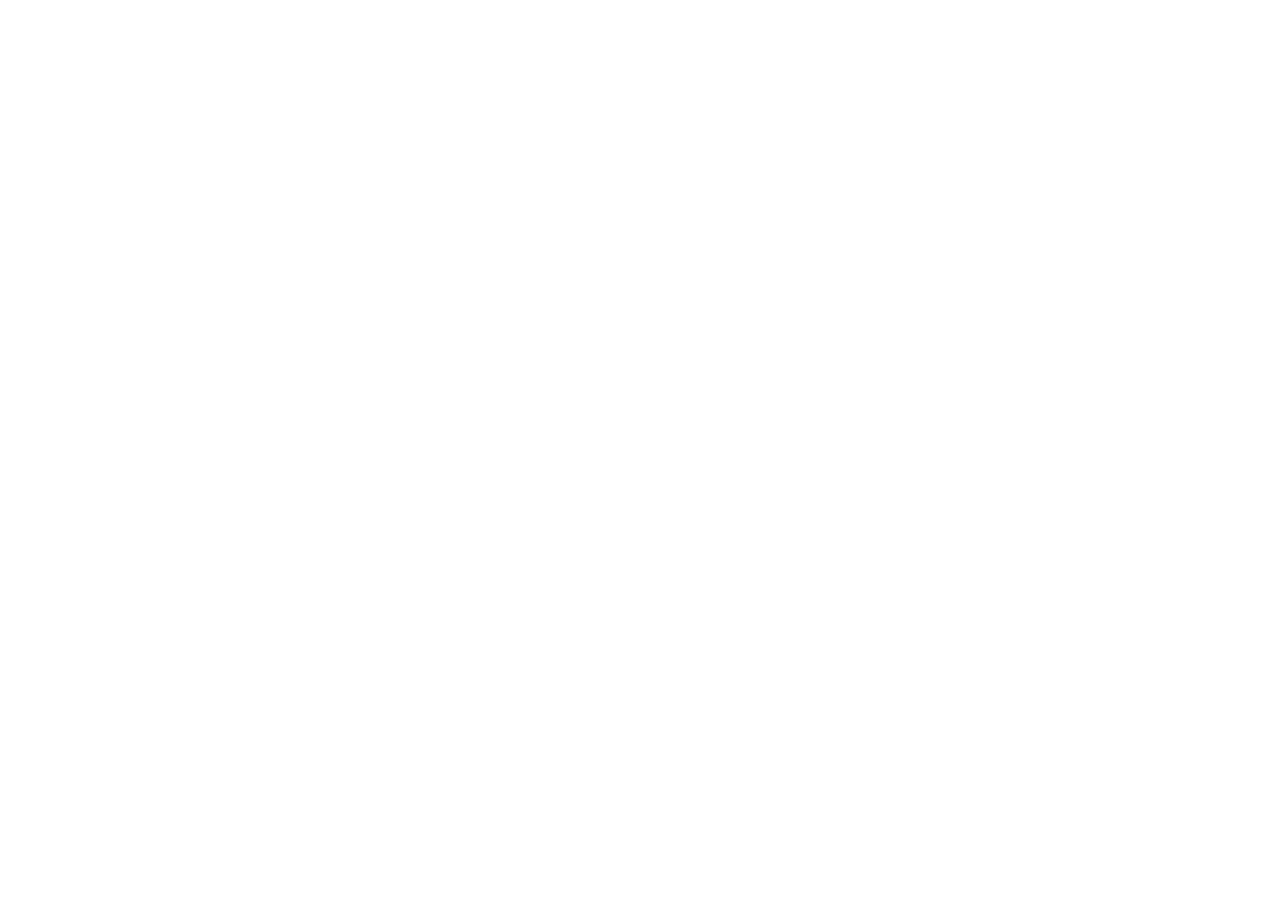
==== index.html @ 01966a92 "初始化项目" ====
<!DOCTYPE html>
<html lang="en">

<head>
    <meta charset="UTF-8">
    <meta http-equiv="X-UA-Compatible" content="IE=edge">
    <meta name="viewport" content="width=device-width, initial-scale=1.0">
    <title>主页</title>
</head>

<body>

</body>

</html>
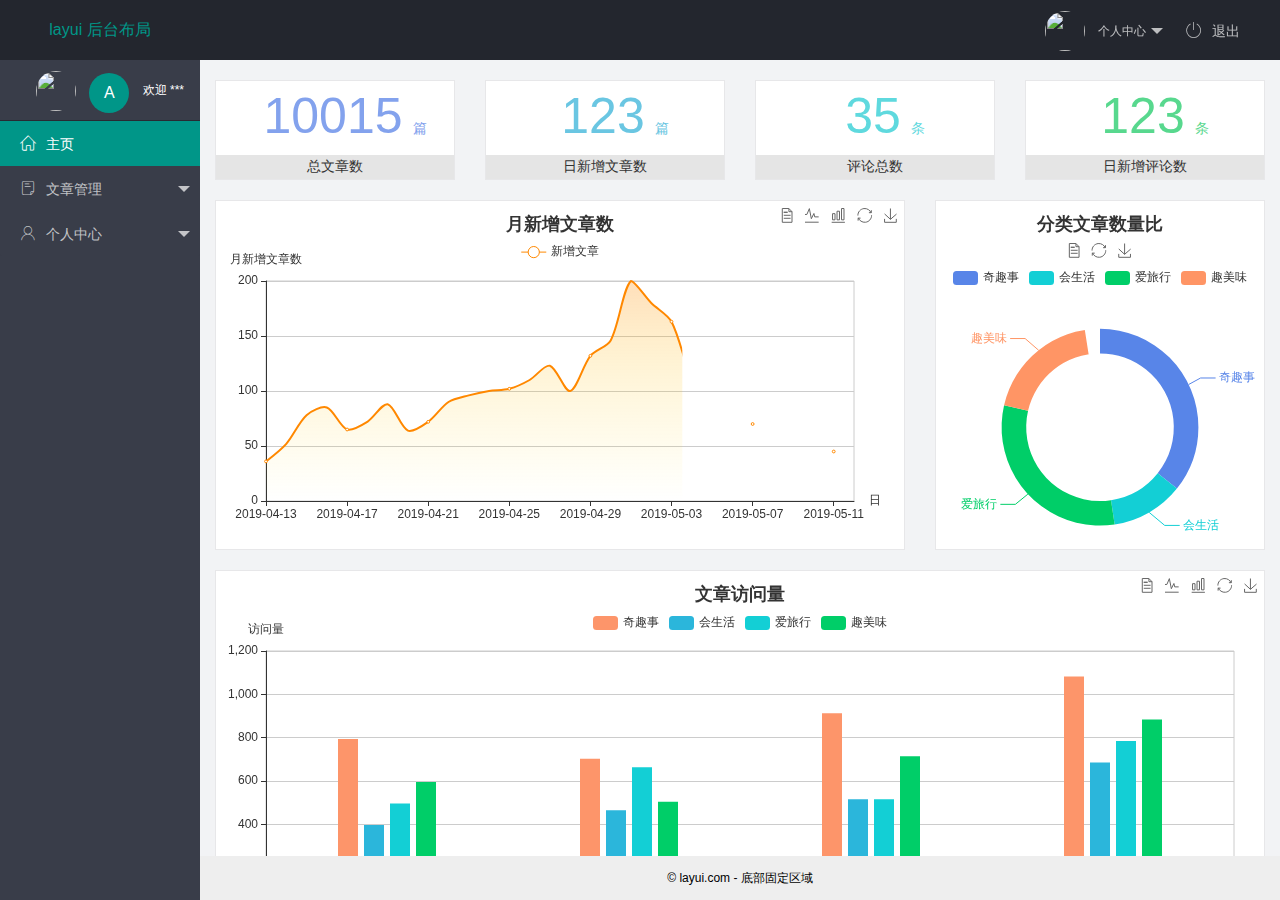
==== commit c3a9ec8f: "保存index分支上的修改" ====
--- a/index.html
+++ b/index.html
@@ -5,11 +5,77 @@
     <meta charset="UTF-8">
     <meta http-equiv="X-UA-Compatible" content="IE=edge">
     <meta name="viewport" content="width=device-width, initial-scale=1.0">
+    <link rel="stylesheet" href="./assets/lib/layui/css/layui.css">
+    <link rel="stylesheet" href="./assets/fonts/iconfont.css">
+    <link rel="stylesheet" href="./assets/css/index.css">
+
     <title>主页</title>
 </head>
 
-<body>
+<body class="layui-layout-body">
+    <div class="layui-layout layui-layout-admin">
+        <div class="layui-header">
+            <div class="layui-logo">layui 后台布局</div>
+            <!-- 头部区域（可配合layui已有的水平导航） -->
+            <ul class="layui-nav layui-layout-right">
+                <li class="layui-nav-item">
+                    <a href="javascript:;" class="userinfo">
+                        <img src="http://t.cn/RCzsdCq" class="layui-nav-img"> 个人中心
+                    </a>
+                    <dl class="layui-nav-child">
+                        <dd><a href="">基本资料</a></dd>
+                        <dd><a href="">更换头像</a></dd>
+                        <dd><a href="">重置密码</a></dd>
+                    </dl>
+                </li>
+                <li class="layui-nav-item"><a href=""><span class="iconfont icon-tuichu"></span>退出</a></li>
+            </ul>
+        </div>
 
+        <div class="layui-side layui-bg-black">
+            <div class="layui-side-scroll">
+                <div href="javascript:;" class="userinfo">
+                    <img src="http://t.cn/RCzsdCq" class="layui-nav-img">
+                    <span class="text-avater">A</span>
+                    <span class="welcome">欢迎 ***</span>
+                </div>
+                <!-- 左侧导航区域（可配合layui已有的垂直导航） -->
+                <ul class="layui-nav layui-nav-tree" lay-shrink="all">
+                    <li class="layui-nav-item layui-this"><a href="./home/dashboard.html" target="fm"><span class="iconfont icon-home"></span>主页</a></li>
+                    <li class="layui-nav-item">
+                        <a class="" href="javascript:;"><span class="iconfont icon-16"></span>文章管理</a>
+                        <dl class="layui-nav-child">
+                            <dd><a href="javascript:;">文章列表</a></dd>
+                            <dd><a href="javascript:;">文章类别</a></dd>
+                            <dd><a href="javascript:;">发布文章</a></dd>
+                        </dl>
+                    </li>
+                    <li class="layui-nav-item">
+                        <a href="javascript:;"> <span class="iconfont icon-user"></span>个人中心</a>
+                        <dl class="layui-nav-child">
+                            <dd><a href="javascript:;">基本资料</a></dd>
+                            <dd><a href="javascript:;">更换头像</a></dd>
+                            <dd><a href="javascript:;">重置密码</a></dd>
+                        </dl>
+                    </li>
+                </ul>
+            </div>
+        </div>
+
+        <div class="layui-body">
+            <!-- 内容主体区域 -->
+            <iframe src="./home/dashboard.html" name="fm" frameborder="0"></iframe>
+        </div>
+
+        <div class="layui-footer">
+            <!-- 底部固定区域 -->
+            © layui.com - 底部固定区域
+        </div>
+    </div>
+    <script src="./assets/lib/layui/layui.all.js"></script>
+    <script src="./assets/lib/jquery.js"></script>
+    <script src="./assets/js/baseApi.js"></script>
+    <script src="./assets/js/index.js"></script>
 </body>
 
 </html>--- a/assets/lib/layui/css/layui.css
+++ b/assets/lib/layui/css/layui.css
@@ -0,0 +1,2 @@
+/** layui-v2.5.5 MIT License By https://www.layui.com */
+ .layui-inline,img{display:inline-block;vertical-align:middle}h1,h2,h3,h4,h5,h6{font-weight:400}.layui-edge,.layui-header,.layui-inline,.layui-main{position:relative}.layui-body,.layui-edge,.layui-elip{overflow:hidden}.layui-btn,.layui-edge,.layui-inline,img{vertical-align:middle}.layui-btn,.layui-disabled,.layui-icon,.layui-unselect{-moz-user-select:none;-webkit-user-select:none;-ms-user-select:none}.layui-elip,.layui-form-checkbox span,.layui-form-pane .layui-form-label{text-overflow:ellipsis;white-space:nowrap}.layui-breadcrumb,.layui-tree-btnGroup{visibility:hidden}blockquote,body,button,dd,div,dl,dt,form,h1,h2,h3,h4,h5,h6,input,li,ol,p,pre,td,textarea,th,ul{margin:0;padding:0;-webkit-tap-highlight-color:rgba(0,0,0,0)}a:active,a:hover{outline:0}img{border:none}li{list-style:none}table{border-collapse:collapse;border-spacing:0}h4,h5,h6{font-size:100%}button,input,optgroup,option,select,textarea{font-family:inherit;font-size:inherit;font-style:inherit;font-weight:inherit;outline:0}pre{white-space:pre-wrap;white-space:-moz-pre-wrap;white-space:-pre-wrap;white-space:-o-pre-wrap;word-wrap:break-word}body{line-height:24px;font:14px Helvetica Neue,Helvetica,PingFang SC,Tahoma,Arial,sans-serif}hr{height:1px;margin:10px 0;border:0;clear:both}a{color:#333;text-decoration:none}a:hover{color:#777}a cite{font-style:normal;*cursor:pointer}.layui-border-box,.layui-border-box *{box-sizing:border-box}.layui-box,.layui-box *{box-sizing:content-box}.layui-clear{clear:both;*zoom:1}.layui-clear:after{content:'\20';clear:both;*zoom:1;display:block;height:0}.layui-inline{*display:inline;*zoom:1}.layui-edge{display:inline-block;width:0;height:0;border-width:6px;border-style:dashed;border-color:transparent}.layui-edge-top{top:-4px;border-bottom-color:#999;border-bottom-style:solid}.layui-edge-right{border-left-color:#999;border-left-style:solid}.layui-edge-bottom{top:2px;border-top-color:#999;border-top-style:solid}.layui-edge-left{border-right-color:#999;border-right-style:solid}.layui-disabled,.layui-disabled:hover{color:#d2d2d2!important;cursor:not-allowed!important}.layui-circle{border-radius:100%}.layui-show{display:block!important}.layui-hide{display:none!important}@font-face{font-family:layui-icon;src:url(../font/iconfont.eot?v=250);src:url(../font/iconfont.eot?v=250#iefix) format('embedded-opentype'),url(../font/iconfont.woff2?v=250) format('woff2'),url(../font/iconfont.woff?v=250) format('woff'),url(../font/iconfont.ttf?v=250) format('truetype'),url(../font/iconfont.svg?v=250#layui-icon) format('svg')}.layui-icon{font-family:layui-icon!important;font-size:16px;font-style:normal;-webkit-font-smoothing:antialiased;-moz-osx-font-smoothing:grayscale}.layui-icon-reply-fill:before{content:"\e611"}.layui-icon-set-fill:before{content:"\e614"}.layui-icon-menu-fill:before{content:"\e60f"}.layui-icon-search:before{content:"\e615"}.layui-icon-share:before{content:"\e641"}.layui-icon-set-sm:before{content:"\e620"}.layui-icon-engine:before{content:"\e628"}.layui-icon-close:before{content:"\1006"}.layui-icon-close-fill:before{content:"\1007"}.layui-icon-chart-screen:before{content:"\e629"}.layui-icon-star:before{content:"\e600"}.layui-icon-circle-dot:before{content:"\e617"}.layui-icon-chat:before{content:"\e606"}.layui-icon-release:before{content:"\e609"}.layui-icon-list:before{content:"\e60a"}.layui-icon-chart:before{content:"\e62c"}.layui-icon-ok-circle:before{content:"\1005"}.layui-icon-layim-theme:before{content:"\e61b"}.layui-icon-table:before{content:"\e62d"}.layui-icon-right:before{content:"\e602"}.layui-icon-left:before{content:"\e603"}.layui-icon-cart-simple:before{content:"\e698"}.layui-icon-face-cry:before{content:"\e69c"}.layui-icon-face-smile:before{content:"\e6af"}.layui-icon-survey:before{content:"\e6b2"}.layui-icon-tree:before{content:"\e62e"}.layui-icon-upload-circle:before{content:"\e62f"}.layui-icon-add-circle:before{content:"\e61f"}.layui-icon-download-circle:before{content:"\e601"}.layui-icon-templeate-1:before{content:"\e630"}.layui-icon-util:before{content:"\e631"}.layui-icon-face-surprised:before{content:"\e664"}.layui-icon-edit:before{content:"\e642"}.layui-icon-speaker:before{content:"\e645"}.layui-icon-down:before{content:"\e61a"}.layui-icon-file:before{content:"\e621"}.layui-icon-layouts:before{content:"\e632"}.layui-icon-rate-half:before{content:"\e6c9"}.layui-icon-add-circle-fine:before{content:"\e608"}.layui-icon-prev-circle:before{content:"\e633"}.layui-icon-read:before{content:"\e705"}.layui-icon-404:before{content:"\e61c"}.layui-icon-carousel:before{content:"\e634"}.layui-icon-help:before{content:"\e607"}.layui-icon-code-circle:before{content:"\e635"}.layui-icon-water:before{content:"\e636"}.layui-icon-username:before{content:"\e66f"}.layui-icon-find-fill:before{content:"\e670"}.layui-icon-about:before{content:"\e60b"}.layui-icon-location:before{content:"\e715"}.layui-icon-up:before{content:"\e619"}.layui-icon-pause:before{content:"\e651"}.layui-icon-date:before{content:"\e637"}.layui-icon-layim-uploadfile:before{content:"\e61d"}.layui-icon-delete:before{content:"\e640"}.layui-icon-play:before{content:"\e652"}.layui-icon-top:before{content:"\e604"}.layui-icon-friends:before{content:"\e612"}.layui-icon-refresh-3:before{content:"\e9aa"}.layui-icon-ok:before{content:"\e605"}.layui-icon-layer:before{content:"\e638"}.layui-icon-face-smile-fine:before{content:"\e60c"}.layui-icon-dollar:before{content:"\e659"}.layui-icon-group:before{content:"\e613"}.layui-icon-layim-download:before{content:"\e61e"}.layui-icon-picture-fine:before{content:"\e60d"}.layui-icon-link:before{content:"\e64c"}.layui-icon-diamond:before{content:"\e735"}.layui-icon-log:before{content:"\e60e"}.layui-icon-rate-solid:before{content:"\e67a"}.layui-icon-fonts-del:before{content:"\e64f"}.layui-icon-unlink:before{content:"\e64d"}.layui-icon-fonts-clear:before{content:"\e639"}.layui-icon-triangle-r:before{content:"\e623"}.layui-icon-circle:before{content:"\e63f"}.layui-icon-radio:before{content:"\e643"}.layui-icon-align-center:before{content:"\e647"}.layui-icon-align-right:before{content:"\e648"}.layui-icon-align-left:before{content:"\e649"}.layui-icon-loading-1:before{content:"\e63e"}.layui-icon-return:before{content:"\e65c"}.layui-icon-fonts-strong:before{content:"\e62b"}.layui-icon-upload:before{content:"\e67c"}.layui-icon-dialogue:before{content:"\e63a"}.layui-icon-video:before{content:"\e6ed"}.layui-icon-headset:before{content:"\e6fc"}.layui-icon-cellphone-fine:before{content:"\e63b"}.layui-icon-add-1:before{content:"\e654"}.layui-icon-face-smile-b:before{content:"\e650"}.layui-icon-fonts-html:before{content:"\e64b"}.layui-icon-form:before{content:"\e63c"}.layui-icon-cart:before{content:"\e657"}.layui-icon-camera-fill:before{content:"\e65d"}.layui-icon-tabs:before{content:"\e62a"}.layui-icon-fonts-code:before{content:"\e64e"}.layui-icon-fire:before{content:"\e756"}.layui-icon-set:before{content:"\e716"}.layui-icon-fonts-u:before{content:"\e646"}.layui-icon-triangle-d:before{content:"\e625"}.layui-icon-tips:before{content:"\e702"}.layui-icon-picture:before{content:"\e64a"}.layui-icon-more-vertical:before{content:"\e671"}.layui-icon-flag:before{content:"\e66c"}.layui-icon-loading:before{content:"\e63d"}.layui-icon-fonts-i:before{content:"\e644"}.layui-icon-refresh-1:before{content:"\e666"}.layui-icon-rmb:before{content:"\e65e"}.layui-icon-home:before{content:"\e68e"}.layui-icon-user:before{content:"\e770"}.layui-icon-notice:before{content:"\e667"}.layui-icon-login-weibo:before{content:"\e675"}.layui-icon-voice:before{content:"\e688"}.layui-icon-upload-drag:before{content:"\e681"}.layui-icon-login-qq:before{content:"\e676"}.layui-icon-snowflake:before{content:"\e6b1"}.layui-icon-file-b:before{content:"\e655"}.layui-icon-template:before{content:"\e663"}.layui-icon-auz:before{content:"\e672"}.layui-icon-console:before{content:"\e665"}.layui-icon-app:before{content:"\e653"}.layui-icon-prev:before{content:"\e65a"}.layui-icon-website:before{content:"\e7ae"}.layui-icon-next:before{content:"\e65b"}.layui-icon-component:before{content:"\e857"}.layui-icon-more:before{content:"\e65f"}.layui-icon-login-wechat:before{content:"\e677"}.layui-icon-shrink-right:before{content:"\e668"}.layui-icon-spread-left:before{content:"\e66b"}.layui-icon-camera:before{content:"\e660"}.layui-icon-note:before{content:"\e66e"}.layui-icon-refresh:before{content:"\e669"}.layui-icon-female:before{content:"\e661"}.layui-icon-male:before{content:"\e662"}.layui-icon-password:before{content:"\e673"}.layui-icon-senior:before{content:"\e674"}.layui-icon-theme:before{content:"\e66a"}.layui-icon-tread:before{content:"\e6c5"}.layui-icon-praise:before{content:"\e6c6"}.layui-icon-star-fill:before{content:"\e658"}.layui-icon-rate:before{content:"\e67b"}.layui-icon-template-1:before{content:"\e656"}.layui-icon-vercode:before{content:"\e679"}.layui-icon-cellphone:before{content:"\e678"}.layui-icon-screen-full:before{content:"\e622"}.layui-icon-screen-restore:before{content:"\e758"}.layui-icon-cols:before{content:"\e610"}.layui-icon-export:before{content:"\e67d"}.layui-icon-print:before{content:"\e66d"}.layui-icon-slider:before{content:"\e714"}.layui-icon-addition:before{content:"\e624"}.layui-icon-subtraction:before{content:"\e67e"}.layui-icon-service:before{content:"\e626"}.layui-icon-transfer:before{content:"\e691"}.layui-main{width:1140px;margin:0 auto}.layui-header{z-index:1000;height:60px}.layui-header a:hover{transition:all .5s;-webkit-transition:all .5s}.layui-side{position:fixed;left:0;top:0;bottom:0;z-index:999;width:200px;overflow-x:hidden}.layui-side-scroll{position:relative;width:220px;height:100%;overflow-x:hidden}.layui-body{position:absolute;left:200px;right:0;top:0;bottom:0;z-index:998;width:auto;overflow-y:auto;box-sizing:border-box}.layui-layout-body{overflow:hidden}.layui-layout-admin .layui-header{background-color:#23262E}.layui-layout-admin .layui-side{top:60px;width:200px;overflow-x:hidden}.layui-layout-admin .layui-body{position:fixed;top:60px;bottom:44px}.layui-layout-admin .layui-main{width:auto;margin:0 15px}.layui-layout-admin .layui-footer{position:fixed;left:200px;right:0;bottom:0;height:44px;line-height:44px;padding:0 15px;background-color:#eee}.layui-layout-admin .layui-logo{position:absolute;left:0;top:0;width:200px;height:100%;line-height:60px;text-align:center;color:#009688;font-size:16px}.layui-layout-admin .layui-header .layui-nav{background:0 0}.layui-layout-left{position:absolute!important;left:200px;top:0}.layui-layout-right{position:absolute!important;right:0;top:0}.layui-container{position:relative;margin:0 auto;padding:0 15px;box-sizing:border-box}.layui-fluid{position:relative;margin:0 auto;padding:0 15px}.layui-row:after,.layui-row:before{content:'';display:block;clear:both}.layui-col-lg1,.layui-col-lg10,.layui-col-lg11,.layui-col-lg12,.layui-col-lg2,.layui-col-lg3,.layui-col-lg4,.layui-col-lg5,.layui-col-lg6,.layui-col-lg7,.layui-col-lg8,.layui-col-lg9,.layui-col-md1,.layui-col-md10,.layui-col-md11,.layui-col-md12,.layui-col-md2,.layui-col-md3,.layui-col-md4,.layui-col-md5,.layui-col-md6,.layui-col-md7,.layui-col-md8,.layui-col-md9,.layui-col-sm1,.layui-col-sm10,.layui-col-sm11,.layui-col-sm12,.layui-col-sm2,.layui-col-sm3,.layui-col-sm4,.layui-col-sm5,.layui-col-sm6,.layui-col-sm7,.layui-col-sm8,.layui-col-sm9,.layui-col-xs1,.layui-col-xs10,.layui-col-xs11,.layui-col-xs12,.layui-col-xs2,.layui-col-xs3,.layui-col-xs4,.layui-col-xs5,.layui-col-xs6,.layui-col-xs7,.layui-col-xs8,.layui-col-xs9{position:relative;display:block;box-sizing:border-box}.layui-col-xs1,.layui-col-xs10,.layui-col-xs11,.layui-col-xs12,.layui-col-xs2,.layui-col-xs3,.layui-col-xs4,.layui-col-xs5,.layui-col-xs6,.layui-col-xs7,.layui-col-xs8,.layui-col-xs9{float:left}.layui-col-xs1{width:8.33333333%}.layui-col-xs2{width:16.66666667%}.layui-col-xs3{width:25%}.layui-col-xs4{width:33.33333333%}.layui-col-xs5{width:41.66666667%}.layui-col-xs6{width:50%}.layui-col-xs7{width:58.33333333%}.layui-col-xs8{width:66.66666667%}.layui-col-xs9{width:75%}.layui-col-xs10{width:83.33333333%}.layui-col-xs11{width:91.66666667%}.layui-col-xs12{width:100%}.layui-col-xs-offset1{margin-left:8.33333333%}.layui-col-xs-offset2{margin-left:16.66666667%}.layui-col-xs-offset3{margin-left:25%}.layui-col-xs-offset4{margin-left:33.33333333%}.layui-col-xs-offset5{margin-left:41.66666667%}.layui-col-xs-offset6{margin-left:50%}.layui-col-xs-offset7{margin-left:58.33333333%}.layui-col-xs-offset8{margin-left:66.66666667%}.layui-col-xs-offset9{margin-left:75%}.layui-col-xs-offset10{margin-left:83.33333333%}.layui-col-xs-offset11{margin-left:91.66666667%}.layui-col-xs-offset12{margin-left:100%}@media screen and (max-width:768px){.layui-hide-xs{display:none!important}.layui-show-xs-block{display:block!important}.layui-show-xs-inline{display:inline!important}.layui-show-xs-inline-block{display:inline-block!important}}@media screen and (min-width:768px){.layui-container{width:750px}.layui-hide-sm{display:none!important}.layui-show-sm-block{display:block!important}.layui-show-sm-inline{display:inline!important}.layui-show-sm-inline-block{display:inline-block!important}.layui-col-sm1,.layui-col-sm10,.layui-col-sm11,.layui-col-sm12,.layui-col-sm2,.layui-col-sm3,.layui-col-sm4,.layui-col-sm5,.layui-col-sm6,.layui-col-sm7,.layui-col-sm8,.layui-col-sm9{float:left}.layui-col-sm1{width:8.33333333%}.layui-col-sm2{width:16.66666667%}.layui-col-sm3{width:25%}.layui-col-sm4{width:33.33333333%}.layui-col-sm5{width:41.66666667%}.layui-col-sm6{width:50%}.layui-col-sm7{width:58.33333333%}.layui-col-sm8{width:66.66666667%}.layui-col-sm9{width:75%}.layui-col-sm10{width:83.33333333%}.layui-col-sm11{width:91.66666667%}.layui-col-sm12{width:100%}.layui-col-sm-offset1{margin-left:8.33333333%}.layui-col-sm-offset2{margin-left:16.66666667%}.layui-col-sm-offset3{margin-left:25%}.layui-col-sm-offset4{margin-left:33.33333333%}.layui-col-sm-offset5{margin-left:41.66666667%}.layui-col-sm-offset6{margin-left:50%}.layui-col-sm-offset7{margin-left:58.33333333%}.layui-col-sm-offset8{margin-left:66.66666667%}.layui-col-sm-offset9{margin-left:75%}.layui-col-sm-offset10{margin-left:83.33333333%}.layui-col-sm-offset11{margin-left:91.66666667%}.layui-col-sm-offset12{margin-left:100%}}@media screen and (min-width:992px){.layui-container{width:970px}.layui-hide-md{display:none!important}.layui-show-md-block{display:block!important}.layui-show-md-inline{display:inline!important}.layui-show-md-inline-block{display:inline-block!important}.layui-col-md1,.layui-col-md10,.layui-col-md11,.layui-col-md12,.layui-col-md2,.layui-col-md3,.layui-col-md4,.layui-col-md5,.layui-col-md6,.layui-col-md7,.layui-col-md8,.layui-col-md9{float:left}.layui-col-md1{width:8.33333333%}.layui-col-md2{width:16.66666667%}.layui-col-md3{width:25%}.layui-col-md4{width:33.33333333%}.layui-col-md5{width:41.66666667%}.layui-col-md6{width:50%}.layui-col-md7{width:58.33333333%}.layui-col-md8{width:66.66666667%}.layui-col-md9{width:75%}.layui-col-md10{width:83.33333333%}.layui-col-md11{width:91.66666667%}.layui-col-md12{width:100%}.layui-col-md-offset1{margin-left:8.33333333%}.layui-col-md-offset2{margin-left:16.66666667%}.layui-col-md-offset3{margin-left:25%}.layui-col-md-offset4{margin-left:33.33333333%}.layui-col-md-offset5{margin-left:41.66666667%}.layui-col-md-offset6{margin-left:50%}.layui-col-md-offset7{margin-left:58.33333333%}.layui-col-md-offset8{margin-left:66.66666667%}.layui-col-md-offset9{margin-left:75%}.layui-col-md-offset10{margin-left:83.33333333%}.layui-col-md-offset11{margin-left:91.66666667%}.layui-col-md-offset12{margin-left:100%}}@media screen and (min-width:1200px){.layui-container{width:1170px}.layui-hide-lg{display:none!important}.layui-show-lg-block{display:block!important}.layui-show-lg-inline{display:inline!important}.layui-show-lg-inline-block{display:inline-block!important}.layui-col-lg1,.layui-col-lg10,.layui-col-lg11,.layui-col-lg12,.layui-col-lg2,.layui-col-lg3,.layui-col-lg4,.layui-col-lg5,.layui-col-lg6,.layui-col-lg7,.layui-col-lg8,.layui-col-lg9{float:left}.layui-col-lg1{width:8.33333333%}.layui-col-lg2{width:16.66666667%}.layui-col-lg3{width:25%}.layui-col-lg4{width:33.33333333%}.layui-col-lg5{width:41.66666667%}.layui-col-lg6{width:50%}.layui-col-lg7{width:58.33333333%}.layui-col-lg8{width:66.66666667%}.layui-col-lg9{width:75%}.layui-col-lg10{width:83.33333333%}.layui-col-lg11{width:91.66666667%}.layui-col-lg12{width:100%}.layui-col-lg-offset1{margin-left:8.33333333%}.layui-col-lg-offset2{margin-left:16.66666667%}.layui-col-lg-offset3{margin-left:25%}.layui-col-lg-offset4{margin-left:33.33333333%}.layui-col-lg-offset5{margin-left:41.66666667%}.layui-col-lg-offset6{margin-left:50%}.layui-col-lg-offset7{margin-left:58.33333333%}.layui-col-lg-offset8{margin-left:66.66666667%}.layui-col-lg-offset9{margin-left:75%}.layui-col-lg-offset10{margin-left:83.33333333%}.layui-col-lg-offset11{margin-left:91.66666667%}.layui-col-lg-offset12{margin-left:100%}}.layui-col-space1{margin:-.5px}.layui-col-space1>*{padding:.5px}.layui-col-space3{margin:-1.5px}.layui-col-space3>*{padding:1.5px}.layui-col-space5{margin:-2.5px}.layui-col-space5>*{padding:2.5px}.layui-col-space8{margin:-3.5px}.layui-col-space8>*{padding:3.5px}.layui-col-space10{margin:-5px}.layui-col-space10>*{padding:5px}.layui-col-space12{margin:-6px}.layui-col-space12>*{padding:6px}.layui-col-space15{margin:-7.5px}.layui-col-space15>*{padding:7.5px}.layui-col-space18{margin:-9px}.layui-col-space18>*{padding:9px}.layui-col-space20{margin:-10px}.layui-col-space20>*{padding:10px}.layui-col-space22{margin:-11px}.layui-col-space22>*{padding:11px}.layui-col-space25{margin:-12.5px}.layui-col-space25>*{padding:12.5px}.layui-col-space30{margin:-15px}.layui-col-space30>*{padding:15px}.layui-btn,.layui-input,.layui-select,.layui-textarea,.layui-upload-button{outline:0;-webkit-appearance:none;transition:all .3s;-webkit-transition:all .3s;box-sizing:border-box}.layui-elem-quote{margin-bottom:10px;padding:15px;line-height:22px;border-left:5px solid #009688;border-radius:0 2px 2px 0;background-color:#f2f2f2}.layui-quote-nm{border-style:solid;border-width:1px 1px 1px 5px;background:0 0}.layui-elem-field{margin-bottom:10px;padding:0;border-width:1px;border-style:solid}.layui-elem-field legend{margin-left:20px;padding:0 10px;font-size:20px;font-weight:300}.layui-field-title{margin:10px 0 20px;border-width:1px 0 0}.layui-field-box{padding:10px 15px}.layui-field-title .layui-field-box{padding:10px 0}.layui-progress{position:relative;height:6px;border-radius:20px;background-color:#e2e2e2}.layui-progress-bar{position:absolute;left:0;top:0;width:0;max-width:100%;height:6px;border-radius:20px;text-align:right;background-color:#5FB878;transition:all .3s;-webkit-transition:all .3s}.layui-progress-big,.layui-progress-big .layui-progress-bar{height:18px;line-height:18px}.layui-progress-text{position:relative;top:-20px;line-height:18px;font-size:12px;color:#666}.layui-progress-big .layui-progress-text{position:static;padding:0 10px;color:#fff}.layui-collapse{border-width:1px;border-style:solid;border-radius:2px}.layui-colla-content,.layui-colla-item{border-top-width:1px;border-top-style:solid}.layui-colla-item:first-child{border-top:none}.layui-colla-title{position:relative;height:42px;line-height:42px;padding:0 15px 0 35px;color:#333;background-color:#f2f2f2;cursor:pointer;font-size:14px;overflow:hidden}.layui-colla-content{display:none;padding:10px 15px;line-height:22px;color:#666}.layui-colla-icon{position:absolute;left:15px;top:0;font-size:14px}.layui-card{margin-bottom:15px;border-radius:2px;background-color:#fff;box-shadow:0 1px 2px 0 rgba(0,0,0,.05)}.layui-card:last-child{margin-bottom:0}.layui-card-header{position:relative;height:42px;line-height:42px;padding:0 15px;border-bottom:1px solid #f6f6f6;color:#333;border-radius:2px 2px 0 0;font-size:14px}.layui-bg-black,.layui-bg-blue,.layui-bg-cyan,.layui-bg-green,.layui-bg-orange,.layui-bg-red{color:#fff!important}.layui-card-body{position:relative;padding:10px 15px;line-height:24px}.layui-card-body[pad15]{padding:15px}.layui-card-body[pad20]{padding:20px}.layui-card-body .layui-table{margin:5px 0}.layui-card .layui-tab{margin:0}.layui-panel-window{position:relative;padding:15px;border-radius:0;border-top:5px solid #E6E6E6;background-color:#fff}.layui-auxiliar-moving{position:fixed;left:0;right:0;top:0;bottom:0;width:100%;height:100%;background:0 0;z-index:9999999999}.layui-form-label,.layui-form-mid,.layui-form-select,.layui-input-block,.layui-input-inline,.layui-textarea{position:relative}.layui-bg-red{background-color:#FF5722!important}.layui-bg-orange{background-color:#FFB800!important}.layui-bg-green{background-color:#009688!important}.layui-bg-cyan{background-color:#2F4056!important}.layui-bg-blue{background-color:#1E9FFF!important}.layui-bg-black{background-color:#393D49!important}.layui-bg-gray{background-color:#eee!important;color:#666!important}.layui-badge-rim,.layui-colla-content,.layui-colla-item,.layui-collapse,.layui-elem-field,.layui-form-pane .layui-form-item[pane],.layui-form-pane .layui-form-label,.layui-input,.layui-layedit,.layui-layedit-tool,.layui-quote-nm,.layui-select,.layui-tab-bar,.layui-tab-card,.layui-tab-title,.layui-tab-title .layui-this:after,.layui-textarea{border-color:#e6e6e6}.layui-timeline-item:before,hr{background-color:#e6e6e6}.layui-text{line-height:22px;font-size:14px;color:#666}.layui-text h1,.layui-text h2,.layui-text h3{font-weight:500;color:#333}.layui-text h1{font-size:30px}.layui-text h2{font-size:24px}.layui-text h3{font-size:18px}.layui-text a:not(.layui-btn){color:#01AAED}.layui-text a:not(.layui-btn):hover{text-decoration:underline}.layui-text ul{padding:5px 0 5px 15px}.layui-text ul li{margin-top:5px;list-style-type:disc}.layui-text em,.layui-word-aux{color:#999!important;padding:0 5px!important}.layui-btn{display:inline-block;height:38px;line-height:38px;padding:0 18px;background-color:#009688;color:#fff;white-space:nowrap;text-align:center;font-size:14px;border:none;border-radius:2px;cursor:pointer}.layui-btn:hover{opacity:.8;filter:alpha(opacity=80);color:#fff}.layui-btn:active{opacity:1;filter:alpha(opacity=100)}.layui-btn+.layui-btn{margin-left:10px}.layui-btn-container{font-size:0}.layui-btn-container .layui-btn{margin-right:10px;margin-bottom:10px}.layui-btn-container .layui-btn+.layui-btn{margin-left:0}.layui-table .layui-btn-container .layui-btn{margin-bottom:9px}.layui-btn-radius{border-radius:100px}.layui-btn .layui-icon{margin-right:3px;font-size:18px;vertical-align:bottom;vertical-align:middle\9}.layui-btn-primary{border:1px solid #C9C9C9;background-color:#fff;color:#555}.layui-btn-primary:hover{border-color:#009688;color:#333}.layui-btn-normal{background-color:#1E9FFF}.layui-btn-warm{background-color:#FFB800}.layui-btn-danger{background-color:#FF5722}.layui-btn-checked{background-color:#5FB878}.layui-btn-disabled,.layui-btn-disabled:active,.layui-btn-disabled:hover{border:1px solid #e6e6e6;background-color:#FBFBFB;color:#C9C9C9;cursor:not-allowed;opacity:1}.layui-btn-lg{height:44px;line-height:44px;padding:0 25px;font-size:16px}.layui-btn-sm{height:30px;line-height:30px;padding:0 10px;font-size:12px}.layui-btn-sm i{font-size:16px!important}.layui-btn-xs{height:22px;line-height:22px;padding:0 5px;font-size:12px}.layui-btn-xs i{font-size:14px!important}.layui-btn-group{display:inline-block;vertical-align:middle;font-size:0}.layui-btn-group .layui-btn{margin-left:0!important;margin-right:0!important;border-left:1px solid rgba(255,255,255,.5);border-radius:0}.layui-btn-group .layui-btn-primary{border-left:none}.layui-btn-group .layui-btn-primary:hover{border-color:#C9C9C9;color:#009688}.layui-btn-group .layui-btn:first-child{border-left:none;border-radius:2px 0 0 2px}.layui-btn-group .layui-btn-primary:first-child{border-left:1px solid #c9c9c9}.layui-btn-group .layui-btn:last-child{border-radius:0 2px 2px 0}.layui-btn-group .layui-btn+.layui-btn{margin-left:0}.layui-btn-group+.layui-btn-group{margin-left:10px}.layui-btn-fluid{width:100%}.layui-input,.layui-select,.layui-textarea{height:38px;line-height:1.3;line-height:38px\9;border-width:1px;border-style:solid;background-color:#fff;border-radius:2px}.layui-input::-webkit-input-placeholder,.layui-select::-webkit-input-placeholder,.layui-textarea::-webkit-input-placeholder{line-height:1.3}.layui-input,.layui-textarea{display:block;width:100%;padding-left:10px}.layui-input:hover,.layui-textarea:hover{border-color:#D2D2D2!important}.layui-input:focus,.layui-textarea:focus{border-color:#C9C9C9!important}.layui-textarea{min-height:100px;height:auto;line-height:20px;padding:6px 10px;resize:vertical}.layui-select{padding:0 10px}.layui-form input[type=checkbox],.layui-form input[type=radio],.layui-form select{display:none}.layui-form [lay-ignore]{display:initial}.layui-form-item{margin-bottom:15px;clear:both;*zoom:1}.layui-form-item:after{content:'\20';clear:both;*zoom:1;display:block;height:0}.layui-form-label{float:left;display:block;padding:9px 15px;width:80px;font-weight:400;line-height:20px;text-align:right}.layui-form-label-col{display:block;float:none;padding:9px 0;line-height:20px;text-align:left}.layui-form-item .layui-inline{margin-bottom:5px;margin-right:10px}.layui-input-block{margin-left:110px;min-height:36px}.layui-input-inline{display:inline-block;vertical-align:middle}.layui-form-item .layui-input-inline{float:left;width:190px;margin-right:10px}.layui-form-text .layui-input-inline{width:auto}.layui-form-mid{float:left;display:block;padding:9px 0!important;line-height:20px;margin-right:10px}.layui-form-danger+.layui-form-select .layui-input,.layui-form-danger:focus{border-color:#FF5722!important}.layui-form-select .layui-input{padding-right:30px;cursor:pointer}.layui-form-select .layui-edge{position:absolute;right:10px;top:50%;margin-top:-3px;cursor:pointer;border-width:6px;border-top-color:#c2c2c2;border-top-style:solid;transition:all .3s;-webkit-transition:all .3s}.layui-form-select dl{display:none;position:absolute;left:0;top:42px;padding:5px 0;z-index:899;min-width:100%;border:1px solid #d2d2d2;max-height:300px;overflow-y:auto;background-color:#fff;border-radius:2px;box-shadow:0 2px 4px rgba(0,0,0,.12);box-sizing:border-box}.layui-form-select dl dd,.layui-form-select dl dt{padding:0 10px;line-height:36px;white-space:nowrap;overflow:hidden;text-overflow:ellipsis}.layui-form-select dl dt{font-size:12px;color:#999}.layui-form-select dl dd{cursor:pointer}.layui-form-select dl dd:hover{background-color:#f2f2f2;-webkit-transition:.5s all;transition:.5s all}.layui-form-select .layui-select-group dd{padding-left:20px}.layui-form-select dl dd.layui-select-tips{padding-left:10px!important;color:#999}.layui-form-select dl dd.layui-this{background-color:#5FB878;color:#fff}.layui-form-checkbox,.layui-form-select dl dd.layui-disabled{background-color:#fff}.layui-form-selected dl{display:block}.layui-form-checkbox,.layui-form-checkbox *,.layui-form-switch{display:inline-block;vertical-align:middle}.layui-form-selected .layui-edge{margin-top:-9px;-webkit-transform:rotate(180deg);transform:rotate(180deg);margin-top:-3px\9}:root .layui-form-selected .layui-edge{margin-top:-9px\0/IE9}.layui-form-selectup dl{top:auto;bottom:42px}.layui-select-none{margin:5px 0;text-align:center;color:#999}.layui-select-disabled .layui-disabled{border-color:#eee!important}.layui-select-disabled .layui-edge{border-top-color:#d2d2d2}.layui-form-checkbox{position:relative;height:30px;line-height:30px;margin-right:10px;padding-right:30px;cursor:pointer;font-size:0;-webkit-transition:.1s linear;transition:.1s linear;box-sizing:border-box}.layui-form-checkbox span{padding:0 10px;height:100%;font-size:14px;border-radius:2px 0 0 2px;background-color:#d2d2d2;color:#fff;overflow:hidden}.layui-form-checkbox:hover span{background-color:#c2c2c2}.layui-form-checkbox i{position:absolute;right:0;top:0;width:30px;height:28px;border:1px solid #d2d2d2;border-left:none;border-radius:0 2px 2px 0;color:#fff;font-size:20px;text-align:center}.layui-form-checkbox:hover i{border-color:#c2c2c2;color:#c2c2c2}.layui-form-checked,.layui-form-checked:hover{border-color:#5FB878}.layui-form-checked span,.layui-form-checked:hover span{background-color:#5FB878}.layui-form-checked i,.layui-form-checked:hover i{color:#5FB878}.layui-form-item .layui-form-checkbox{margin-top:4px}.layui-form-checkbox[lay-skin=primary]{height:auto!important;line-height:normal!important;min-width:18px;min-height:18px;border:none!important;margin-right:0;padding-left:28px;padding-right:0;background:0 0}.layui-form-checkbox[lay-skin=primary] span{padding-left:0;padding-right:15px;line-height:18px;background:0 0;color:#666}.layui-form-checkbox[lay-skin=primary] i{right:auto;left:0;width:16px;height:16px;line-height:16px;border:1px solid #d2d2d2;font-size:12px;border-radius:2px;background-color:#fff;-webkit-transition:.1s linear;transition:.1s linear}.layui-form-checkbox[lay-skin=primary]:hover i{border-color:#5FB878;color:#fff}.layui-form-checked[lay-skin=primary] i{border-color:#5FB878!important;background-color:#5FB878;color:#fff}.layui-checkbox-disbaled[lay-skin=primary] span{background:0 0!important;color:#c2c2c2}.layui-checkbox-disbaled[lay-skin=primary]:hover i{border-color:#d2d2d2}.layui-form-item .layui-form-checkbox[lay-skin=primary]{margin-top:10px}.layui-form-switch{position:relative;height:22px;line-height:22px;min-width:35px;padding:0 5px;margin-top:8px;border:1px solid #d2d2d2;border-radius:20px;cursor:pointer;background-color:#fff;-webkit-transition:.1s linear;transition:.1s linear}.layui-form-switch i{position:absolute;left:5px;top:3px;width:16px;height:16px;border-radius:20px;background-color:#d2d2d2;-webkit-transition:.1s linear;transition:.1s linear}.layui-form-switch em{position:relative;top:0;width:25px;margin-left:21px;padding:0!important;text-align:center!important;color:#999!important;font-style:normal!important;font-size:12px}.layui-form-onswitch{border-color:#5FB878;background-color:#5FB878}.layui-checkbox-disbaled,.layui-checkbox-disbaled i{border-color:#e2e2e2!important}.layui-form-onswitch i{left:100%;margin-left:-21px;background-color:#fff}.layui-form-onswitch em{margin-left:5px;margin-right:21px;color:#fff!important}.layui-checkbox-disbaled span{background-color:#e2e2e2!important}.layui-checkbox-disbaled:hover i{color:#fff!important}[lay-radio]{display:none}.layui-form-radio,.layui-form-radio *{display:inline-block;vertical-align:middle}.layui-form-radio{line-height:28px;margin:6px 10px 0 0;padding-right:10px;cursor:pointer;font-size:0}.layui-form-radio *{font-size:14px}.layui-form-radio>i{margin-right:8px;font-size:22px;color:#c2c2c2}.layui-form-radio>i:hover,.layui-form-radioed>i{color:#5FB878}.layui-radio-disbaled>i{color:#e2e2e2!important}.layui-form-pane .layui-form-label{width:110px;padding:8px 15px;height:38px;line-height:20px;border-width:1px;border-style:solid;border-radius:2px 0 0 2px;text-align:center;background-color:#FBFBFB;overflow:hidden;box-sizing:border-box}.layui-form-pane .layui-input-inline{margin-left:-1px}.layui-form-pane .layui-input-block{margin-left:110px;left:-1px}.layui-form-pane .layui-input{border-radius:0 2px 2px 0}.layui-form-pane .layui-form-text .layui-form-label{float:none;width:100%;border-radius:2px;box-sizing:border-box;text-align:left}.layui-form-pane .layui-form-text .layui-input-inline{display:block;margin:0;top:-1px;clear:both}.layui-form-pane .layui-form-text .layui-input-block{margin:0;left:0;top:-1px}.layui-form-pane .layui-form-text .layui-textarea{min-height:100px;border-radius:0 0 2px 2px}.layui-form-pane .layui-form-checkbox{margin:4px 0 4px 10px}.layui-form-pane .layui-form-radio,.layui-form-pane .layui-form-switch{margin-top:6px;margin-left:10px}.layui-form-pane .layui-form-item[pane]{position:relative;border-width:1px;border-style:solid}.layui-form-pane .layui-form-item[pane] .layui-form-label{position:absolute;left:0;top:0;height:100%;border-width:0 1px 0 0}.layui-form-pane .layui-form-item[pane] .layui-input-inline{margin-left:110px}@media screen and (max-width:450px){.layui-form-item .layui-form-label{text-overflow:ellipsis;overflow:hidden;white-space:nowrap}.layui-form-item .layui-inline{display:block;margin-right:0;margin-bottom:20px;clear:both}.layui-form-item .layui-inline:after{content:'\20';clear:both;display:block;height:0}.layui-form-item .layui-input-inline{display:block;float:none;left:-3px;width:auto;margin:0 0 10px 112px}.layui-form-item .layui-input-inline+.layui-form-mid{margin-left:110px;top:-5px;padding:0}.layui-form-item .layui-form-checkbox{margin-right:5px;margin-bottom:5px}}.layui-layedit{border-width:1px;border-style:solid;border-radius:2px}.layui-layedit-tool{padding:3px 5px;border-bottom-width:1px;border-bottom-style:solid;font-size:0}.layedit-tool-fixed{position:fixed;top:0;border-top:1px solid #e2e2e2}.layui-layedit-tool .layedit-tool-mid,.layui-layedit-tool .layui-icon{display:inline-block;vertical-align:middle;text-align:center;font-size:14px}.layui-layedit-tool .layui-icon{position:relative;width:32px;height:30px;line-height:30px;margin:3px 5px;color:#777;cursor:pointer;border-radius:2px}.layui-layedit-tool .layui-icon:hover{color:#393D49}.layui-layedit-tool .layui-icon:active{color:#000}.layui-layedit-tool .layedit-tool-active{background-color:#e2e2e2;color:#000}.layui-layedit-tool .layui-disabled,.layui-layedit-tool .layui-disabled:hover{color:#d2d2d2;cursor:not-allowed}.layui-layedit-tool .layedit-tool-mid{width:1px;height:18px;margin:0 10px;background-color:#d2d2d2}.layedit-tool-html{width:50px!important;font-size:30px!important}.layedit-tool-b,.layedit-tool-code,.layedit-tool-help{font-size:16px!important}.layedit-tool-d,.layedit-tool-face,.layedit-tool-image,.layedit-tool-unlink{font-size:18px!important}.layedit-tool-image input{position:absolute;font-size:0;left:0;top:0;width:100%;height:100%;opacity:.01;filter:Alpha(opacity=1);cursor:pointer}.layui-layedit-iframe iframe{display:block;width:100%}#LAY_layedit_code{overflow:hidden}.layui-laypage{display:inline-block;*display:inline;*zoom:1;vertical-align:middle;margin:10px 0;font-size:0}.layui-laypage>a:first-child,.layui-laypage>a:first-child em{border-radius:2px 0 0 2px}.layui-laypage>a:last-child,.layui-laypage>a:last-child em{border-radius:0 2px 2px 0}.layui-laypage>:first-child{margin-left:0!important}.layui-laypage>:last-child{margin-right:0!important}.layui-laypage a,.layui-laypage button,.layui-laypage input,.layui-laypage select,.layui-laypage span{border:1px solid #e2e2e2}.layui-laypage a,.layui-laypage span{display:inline-block;*display:inline;*zoom:1;vertical-align:middle;padding:0 15px;height:28px;line-height:28px;margin:0 -1px 5px 0;background-color:#fff;color:#333;font-size:12px}.layui-flow-more a *,.layui-laypage input,.layui-table-view select[lay-ignore]{display:inline-block}.layui-laypage a:hover{color:#009688}.layui-laypage em{font-style:normal}.layui-laypage .layui-laypage-spr{color:#999;font-weight:700}.layui-laypage a{text-decoration:none}.layui-laypage .layui-laypage-curr{position:relative}.layui-laypage .layui-laypage-curr em{position:relative;color:#fff}.layui-laypage .layui-laypage-curr .layui-laypage-em{position:absolute;left:-1px;top:-1px;padding:1px;width:100%;height:100%;background-color:#009688}.layui-laypage-em{border-radius:2px}.layui-laypage-next em,.layui-laypage-prev em{font-family:Sim sun;font-size:16px}.layui-laypage .layui-laypage-count,.layui-laypage .layui-laypage-limits,.layui-laypage .layui-laypage-refresh,.layui-laypage .layui-laypage-skip{margin-left:10px;margin-right:10px;padding:0;border:none}.layui-laypage .layui-laypage-limits,.layui-laypage .layui-laypage-refresh{vertical-align:top}.layui-laypage .layui-laypage-refresh i{font-size:18px;cursor:pointer}.layui-laypage select{height:22px;padding:3px;border-radius:2px;cursor:pointer}.layui-laypage .layui-laypage-skip{height:30px;line-height:30px;color:#999}.layui-laypage button,.layui-laypage input{height:30px;line-height:30px;border-radius:2px;vertical-align:top;background-color:#fff;box-sizing:border-box}.layui-laypage input{width:40px;margin:0 10px;padding:0 3px;text-align:center}.layui-laypage input:focus,.layui-laypage select:focus{border-color:#009688!important}.layui-laypage button{margin-left:10px;padding:0 10px;cursor:pointer}.layui-table,.layui-table-view{margin:10px 0}.layui-flow-more{margin:10px 0;text-align:center;color:#999;font-size:14px}.layui-flow-more a{height:32px;line-height:32px}.layui-flow-more a *{vertical-align:top}.layui-flow-more a cite{padding:0 20px;border-radius:3px;background-color:#eee;color:#333;font-style:normal}.layui-flow-more a cite:hover{opacity:.8}.layui-flow-more a i{font-size:30px;color:#737383}.layui-table{width:100%;background-color:#fff;color:#666}.layui-table tr{transition:all .3s;-webkit-transition:all .3s}.layui-table th{text-align:left;font-weight:400}.layui-table tbody tr:hover,.layui-table thead tr,.layui-table-click,.layui-table-header,.layui-table-hover,.layui-table-mend,.layui-table-patch,.layui-table-tool,.layui-table-total,.layui-table-total tr,.layui-table[lay-even] tr:nth-child(even){background-color:#f2f2f2}.layui-table td,.layui-table th,.layui-table-col-set,.layui-table-fixed-r,.layui-table-grid-down,.layui-table-header,.layui-table-page,.layui-table-tips-main,.layui-table-tool,.layui-table-total,.layui-table-view,.layui-table[lay-skin=line],.layui-table[lay-skin=row]{border-width:1px;border-style:solid;border-color:#e6e6e6}.layui-table td,.layui-table th{position:relative;padding:9px 15px;min-height:20px;line-height:20px;font-size:14px}.layui-table[lay-skin=line] td,.layui-table[lay-skin=line] th{border-width:0 0 1px}.layui-table[lay-skin=row] td,.layui-table[lay-skin=row] th{border-width:0 1px 0 0}.layui-table[lay-skin=nob] td,.layui-table[lay-skin=nob] th{border:none}.layui-table img{max-width:100px}.layui-table[lay-size=lg] td,.layui-table[lay-size=lg] th{padding:15px 30px}.layui-table-view .layui-table[lay-size=lg] .layui-table-cell{height:40px;line-height:40px}.layui-table[lay-size=sm] td,.layui-table[lay-size=sm] th{font-size:12px;padding:5px 10px}.layui-table-view .layui-table[lay-size=sm] .layui-table-cell{height:20px;line-height:20px}.layui-table[lay-data]{display:none}.layui-table-box{position:relative;overflow:hidden}.layui-table-view .layui-table{position:relative;width:auto;margin:0}.layui-table-view .layui-table[lay-skin=line]{border-width:0 1px 0 0}.layui-table-view .layui-table[lay-skin=row]{border-width:0 0 1px}.layui-table-view .layui-table td,.layui-table-view .layui-table th{padding:5px 0;border-top:none;border-left:none}.layui-table-view .layui-table th.layui-unselect .layui-table-cell span{cursor:pointer}.layui-table-view .layui-table td{cursor:default}.layui-table-view .layui-table td[data-edit=text]{cursor:text}.layui-table-view .layui-form-checkbox[lay-skin=primary] i{width:18px;height:18px}.layui-table-view .layui-form-radio{line-height:0;padding:0}.layui-table-view .layui-form-radio>i{margin:0;font-size:20px}.layui-table-init{position:absolute;left:0;top:0;width:100%;height:100%;text-align:center;z-index:110}.layui-table-init .layui-icon{position:absolute;left:50%;top:50%;margin:-15px 0 0 -15px;font-size:30px;color:#c2c2c2}.layui-table-header{border-width:0 0 1px;overflow:hidden}.layui-table-header .layui-table{margin-bottom:-1px}.layui-table-tool .layui-inline[lay-event]{position:relative;width:26px;height:26px;padding:5px;line-height:16px;margin-right:10px;text-align:center;color:#333;border:1px solid #ccc;cursor:pointer;-webkit-transition:.5s all;transition:.5s all}.layui-table-tool .layui-inline[lay-event]:hover{border:1px solid #999}.layui-table-tool-temp{padding-right:120px}.layui-table-tool-self{position:absolute;right:17px;top:10px}.layui-table-tool .layui-table-tool-self .layui-inline[lay-event]{margin:0 0 0 10px}.layui-table-tool-panel{position:absolute;top:29px;left:-1px;padding:5px 0;min-width:150px;min-height:40px;border:1px solid #d2d2d2;text-align:left;overflow-y:auto;background-color:#fff;box-shadow:0 2px 4px rgba(0,0,0,.12)}.layui-table-cell,.layui-table-tool-panel li{overflow:hidden;text-overflow:ellipsis;white-space:nowrap}.layui-table-tool-panel li{padding:0 10px;line-height:30px;-webkit-transition:.5s all;transition:.5s all}.layui-table-tool-panel li .layui-form-checkbox[lay-skin=primary]{width:100%;padding-left:28px}.layui-table-tool-panel li:hover{background-color:#f2f2f2}.layui-table-tool-panel li .layui-form-checkbox[lay-skin=primary] i{position:absolute;left:0;top:0}.layui-table-tool-panel li .layui-form-checkbox[lay-skin=primary] span{padding:0}.layui-table-tool .layui-table-tool-self .layui-table-tool-panel{left:auto;right:-1px}.layui-table-col-set{position:absolute;right:0;top:0;width:20px;height:100%;border-width:0 0 0 1px;background-color:#fff}.layui-table-sort{width:10px;height:20px;margin-left:5px;cursor:pointer!important}.layui-table-sort .layui-edge{position:absolute;left:5px;border-width:5px}.layui-table-sort .layui-table-sort-asc{top:3px;border-top:none;border-bottom-style:solid;border-bottom-color:#b2b2b2}.layui-table-sort .layui-table-sort-asc:hover{border-bottom-color:#666}.layui-table-sort .layui-table-sort-desc{bottom:5px;border-bottom:none;border-top-style:solid;border-top-color:#b2b2b2}.layui-table-sort .layui-table-sort-desc:hover{border-top-color:#666}.layui-table-sort[lay-sort=asc] .layui-table-sort-asc{border-bottom-color:#000}.layui-table-sort[lay-sort=desc] .layui-table-sort-desc{border-top-color:#000}.layui-table-cell{height:28px;line-height:28px;padding:0 15px;position:relative;box-sizing:border-box}.layui-table-cell .layui-form-checkbox[lay-skin=primary]{top:-1px;padding:0}.layui-table-cell .layui-table-link{color:#01AAED}.laytable-cell-checkbox,.laytable-cell-numbers,.laytable-cell-radio,.laytable-cell-space{padding:0;text-align:center}.layui-table-body{position:relative;overflow:auto;margin-right:-1px;margin-bottom:-1px}.layui-table-body .layui-none{line-height:26px;padding:15px;text-align:center;color:#999}.layui-table-fixed{position:absolute;left:0;top:0;z-index:101}.layui-table-fixed .layui-table-body{overflow:hidden}.layui-table-fixed-l{box-shadow:0 -1px 8px rgba(0,0,0,.08)}.layui-table-fixed-r{left:auto;right:-1px;border-width:0 0 0 1px;box-shadow:-1px 0 8px rgba(0,0,0,.08)}.layui-table-fixed-r .layui-table-header{position:relative;overflow:visible}.layui-table-mend{position:absolute;right:-49px;top:0;height:100%;width:50px}.layui-table-tool{position:relative;z-index:890;width:100%;min-height:50px;line-height:30px;padding:10px 15px;border-width:0 0 1px}.layui-table-tool .layui-btn-container{margin-bottom:-10px}.layui-table-page,.layui-table-total{border-width:1px 0 0;margin-bottom:-1px;overflow:hidden}.layui-table-page{position:relative;width:100%;padding:7px 7px 0;height:41px;font-size:12px;white-space:nowrap}.layui-table-page>div{height:26px}.layui-table-page .layui-laypage{margin:0}.layui-table-page .layui-laypage a,.layui-table-page .layui-laypage span{height:26px;line-height:26px;margin-bottom:10px;border:none;background:0 0}.layui-table-page .layui-laypage a,.layui-table-page .layui-laypage span.layui-laypage-curr{padding:0 12px}.layui-table-page .layui-laypage span{margin-left:0;padding:0}.layui-table-page .layui-laypage .layui-laypage-prev{margin-left:-7px!important}.layui-table-page .layui-laypage .layui-laypage-curr .layui-laypage-em{left:0;top:0;padding:0}.layui-table-page .layui-laypage button,.layui-table-page .layui-laypage input{height:26px;line-height:26px}.layui-table-page .layui-laypage input{width:40px}.layui-table-page .layui-laypage button{padding:0 10px}.layui-table-page select{height:18px}.layui-table-patch .layui-table-cell{padding:0;width:30px}.layui-table-edit{position:absolute;left:0;top:0;width:100%;height:100%;padding:0 14px 1px;border-radius:0;box-shadow:1px 1px 20px rgba(0,0,0,.15)}.layui-table-edit:focus{border-color:#5FB878!important}select.layui-table-edit{padding:0 0 0 10px;border-color:#C9C9C9}.layui-table-view .layui-form-checkbox,.layui-table-view .layui-form-radio,.layui-table-view .layui-form-switch{top:0;margin:0;box-sizing:content-box}.layui-table-view .layui-form-checkbox{top:-1px;height:26px;line-height:26px}.layui-table-view .layui-form-checkbox i{height:26px}.layui-table-grid .layui-table-cell{overflow:visible}.layui-table-grid-down{position:absolute;top:0;right:0;width:26px;height:100%;padding:5px 0;border-width:0 0 0 1px;text-align:center;background-color:#fff;color:#999;cursor:pointer}.layui-table-grid-down .layui-icon{position:absolute;top:50%;left:50%;margin:-8px 0 0 -8px}.layui-table-grid-down:hover{background-color:#fbfbfb}body .layui-table-tips .layui-layer-content{background:0 0;padding:0;box-shadow:0 1px 6px rgba(0,0,0,.12)}.layui-table-tips-main{margin:-44px 0 0 -1px;max-height:150px;padding:8px 15px;font-size:14px;overflow-y:scroll;background-color:#fff;color:#666}.layui-table-tips-c{position:absolute;right:-3px;top:-13px;width:20px;height:20px;padding:3px;cursor:pointer;background-color:#666;border-radius:50%;color:#fff}.layui-table-tips-c:hover{background-color:#777}.layui-table-tips-c:before{position:relative;right:-2px}.layui-upload-file{display:none!important;opacity:.01;filter:Alpha(opacity=1)}.layui-upload-drag,.layui-upload-form,.layui-upload-wrap{display:inline-block}.layui-upload-list{margin:10px 0}.layui-upload-choose{padding:0 10px;color:#999}.layui-upload-drag{position:relative;padding:30px;border:1px dashed #e2e2e2;background-color:#fff;text-align:center;cursor:pointer;color:#999}.layui-upload-drag .layui-icon{font-size:50px;color:#009688}.layui-upload-drag[lay-over]{border-color:#009688}.layui-upload-iframe{position:absolute;width:0;height:0;border:0;visibility:hidden}.layui-upload-wrap{position:relative;vertical-align:middle}.layui-upload-wrap .layui-upload-file{display:block!important;position:absolute;left:0;top:0;z-index:10;font-size:100px;width:100%;height:100%;opacity:.01;filter:Alpha(opacity=1);cursor:pointer}.layui-transfer-active,.layui-transfer-box{display:inline-block;vertical-align:middle}.layui-transfer-box,.layui-transfer-header,.layui-transfer-search{border-width:0;border-style:solid;border-color:#e6e6e6}.layui-transfer-box{position:relative;border-width:1px;width:200px;height:360px;border-radius:2px;background-color:#fff}.layui-transfer-box .layui-form-checkbox{width:100%;margin:0!important}.layui-transfer-header{height:38px;line-height:38px;padding:0 10px;border-bottom-width:1px}.layui-transfer-search{position:relative;padding:10px;border-bottom-width:1px}.layui-transfer-search .layui-input{height:32px;padding-left:30px;font-size:12px}.layui-transfer-search .layui-icon-search{position:absolute;left:20px;top:50%;margin-top:-8px;color:#666}.layui-transfer-active{margin:0 15px}.layui-transfer-active .layui-btn{display:block;margin:0;padding:0 15px;background-color:#5FB878;border-color:#5FB878;color:#fff}.layui-transfer-active .layui-btn-disabled{background-color:#FBFBFB;border-color:#e6e6e6;color:#C9C9C9}.layui-transfer-active .layui-btn:first-child{margin-bottom:15px}.layui-transfer-active .layui-btn .layui-icon{margin:0;font-size:14px!important}.layui-transfer-data{padding:5px 0;overflow:auto}.layui-transfer-data li{height:32px;line-height:32px;padding:0 10px}.layui-transfer-data li:hover{background-color:#f2f2f2;transition:.5s all}.layui-transfer-data .layui-none{padding:15px 10px;text-align:center;color:#999}.layui-nav{position:relative;padding:0 20px;background-color:#393D49;color:#fff;border-radius:2px;font-size:0;box-sizing:border-box}.layui-nav *{font-size:14px}.layui-nav .layui-nav-item{position:relative;display:inline-block;*display:inline;*zoom:1;vertical-align:middle;line-height:60px}.layui-nav .layui-nav-item a{display:block;padding:0 20px;color:#fff;color:rgba(255,255,255,.7);transition:all .3s;-webkit-transition:all .3s}.layui-nav .layui-this:after,.layui-nav-bar,.layui-nav-tree .layui-nav-itemed:after{position:absolute;left:0;top:0;width:0;height:5px;background-color:#5FB878;transition:all .2s;-webkit-transition:all .2s}.layui-nav-bar{z-index:1000}.layui-nav .layui-nav-item a:hover,.layui-nav .layui-this a{color:#fff}.layui-nav .layui-this:after{content:'';top:auto;bottom:0;width:100%}.layui-nav-img{width:30px;height:30px;margin-right:10px;border-radius:50%}.layui-nav .layui-nav-more{content:'';width:0;height:0;border-style:solid dashed dashed;border-color:#fff transparent transparent;overflow:hidden;cursor:pointer;transition:all .2s;-webkit-transition:all .2s;position:absolute;top:50%;right:3px;margin-top:-3px;border-width:6px;border-top-color:rgba(255,255,255,.7)}.layui-nav .layui-nav-mored,.layui-nav-itemed>a .layui-nav-more{margin-top:-9px;border-style:dashed dashed solid;border-color:transparent transparent #fff}.layui-nav-child{display:none;position:absolute;left:0;top:65px;min-width:100%;line-height:36px;padding:5px 0;box-shadow:0 2px 4px rgba(0,0,0,.12);border:1px solid #d2d2d2;background-color:#fff;z-index:100;border-radius:2px;white-space:nowrap}.layui-nav .layui-nav-child a{color:#333}.layui-nav .layui-nav-child a:hover{background-color:#f2f2f2;color:#000}.layui-nav-child dd{position:relative}.layui-nav .layui-nav-child dd.layui-this a,.layui-nav-child dd.layui-this{background-color:#5FB878;color:#fff}.layui-nav-child dd.layui-this:after{display:none}.layui-nav-tree{width:200px;padding:0}.layui-nav-tree .layui-nav-item{display:block;width:100%;line-height:45px}.layui-nav-tree .layui-nav-item a{position:relative;height:45px;line-height:45px;text-overflow:ellipsis;overflow:hidden;white-space:nowrap}.layui-nav-tree .layui-nav-item a:hover{background-color:#4E5465}.layui-nav-tree .layui-nav-bar{width:5px;height:0;background-color:#009688}.layui-nav-tree .layui-nav-child dd.layui-this,.layui-nav-tree .layui-nav-child dd.layui-this a,.layui-nav-tree .layui-this,.layui-nav-tree .layui-this>a,.layui-nav-tree .layui-this>a:hover{background-color:#009688;color:#fff}.layui-nav-tree .layui-this:after{display:none}.layui-nav-itemed>a,.layui-nav-tree .layui-nav-title a,.layui-nav-tree .layui-nav-title a:hover{color:#fff!important}.layui-nav-tree .layui-nav-child{position:relative;z-index:0;top:0;border:none;box-shadow:none}.layui-nav-tree .layui-nav-child a{height:40px;line-height:40px;color:#fff;color:rgba(255,255,255,.7)}.layui-nav-tree .layui-nav-child,.layui-nav-tree .layui-nav-child a:hover{background:0 0;color:#fff}.layui-nav-tree .layui-nav-more{right:10px}.layui-nav-itemed>.layui-nav-child{display:block;padding:0;background-color:rgba(0,0,0,.3)!important}.layui-nav-itemed>.layui-nav-child>.layui-this>.layui-nav-child{display:block}.layui-nav-side{position:fixed;top:0;bottom:0;left:0;overflow-x:hidden;z-index:999}.layui-bg-blue .layui-nav-bar,.layui-bg-blue .layui-nav-itemed:after,.layui-bg-blue .layui-this:after{background-color:#93D1FF}.layui-bg-blue .layui-nav-child dd.layui-this{background-color:#1E9FFF}.layui-bg-blue .layui-nav-itemed>a,.layui-nav-tree.layui-bg-blue .layui-nav-title a,.layui-nav-tree.layui-bg-blue .layui-nav-title a:hover{background-color:#007DDB!important}.layui-breadcrumb{font-size:0}.layui-breadcrumb>*{font-size:14px}.layui-breadcrumb a{color:#999!important}.layui-breadcrumb a:hover{color:#5FB878!important}.layui-breadcrumb a cite{color:#666;font-style:normal}.layui-breadcrumb span[lay-separator]{margin:0 10px;color:#999}.layui-tab{margin:10px 0;text-align:left!important}.layui-tab[overflow]>.layui-tab-title{overflow:hidden}.layui-tab-title{position:relative;left:0;height:40px;white-space:nowrap;font-size:0;border-bottom-width:1px;border-bottom-style:solid;transition:all .2s;-webkit-transition:all .2s}.layui-tab-title li{display:inline-block;*display:inline;*zoom:1;vertical-align:middle;font-size:14px;transition:all .2s;-webkit-transition:all .2s;position:relative;line-height:40px;min-width:65px;padding:0 15px;text-align:center;cursor:pointer}.layui-tab-title li a{display:block}.layui-tab-title .layui-this{color:#000}.layui-tab-title .layui-this:after{position:absolute;left:0;top:0;content:'';width:100%;height:41px;border-width:1px;border-style:solid;border-bottom-color:#fff;border-radius:2px 2px 0 0;box-sizing:border-box;pointer-events:none}.layui-tab-bar{position:absolute;right:0;top:0;z-index:10;width:30px;height:39px;line-height:39px;border-width:1px;border-style:solid;border-radius:2px;text-align:center;background-color:#fff;cursor:pointer}.layui-tab-bar .layui-icon{position:relative;display:inline-block;top:3px;transition:all .3s;-webkit-transition:all .3s}.layui-tab-item{display:none}.layui-tab-more{padding-right:30px;height:auto!important;white-space:normal!important}.layui-tab-more li.layui-this:after{border-bottom-color:#e2e2e2;border-radius:2px}.layui-tab-more .layui-tab-bar .layui-icon{top:-2px;top:3px\9;-webkit-transform:rotate(180deg);transform:rotate(180deg)}:root .layui-tab-more .layui-tab-bar .layui-icon{top:-2px\0/IE9}.layui-tab-content{padding:10px}.layui-tab-title li .layui-tab-close{position:relative;display:inline-block;width:18px;height:18px;line-height:20px;margin-left:8px;top:1px;text-align:center;font-size:14px;color:#c2c2c2;transition:all .2s;-webkit-transition:all .2s}.layui-tab-title li .layui-tab-close:hover{border-radius:2px;background-color:#FF5722;color:#fff}.layui-tab-brief>.layui-tab-title .layui-this{color:#009688}.layui-tab-brief>.layui-tab-more li.layui-this:after,.layui-tab-brief>.layui-tab-title .layui-this:after{border:none;border-radius:0;border-bottom:2px solid #5FB878}.layui-tab-brief[overflow]>.layui-tab-title .layui-this:after{top:-1px}.layui-tab-card{border-width:1px;border-style:solid;border-radius:2px;box-shadow:0 2px 5px 0 rgba(0,0,0,.1)}.layui-tab-card>.layui-tab-title{background-color:#f2f2f2}.layui-tab-card>.layui-tab-title li{margin-right:-1px;margin-left:-1px}.layui-tab-card>.layui-tab-title .layui-this{background-color:#fff}.layui-tab-card>.layui-tab-title .layui-this:after{border-top:none;border-width:1px;border-bottom-color:#fff}.layui-tab-card>.layui-tab-title .layui-tab-bar{height:40px;line-height:40px;border-radius:0;border-top:none;border-right:none}.layui-tab-card>.layui-tab-more .layui-this{background:0 0;color:#5FB878}.layui-tab-card>.layui-tab-more .layui-this:after{border:none}.layui-timeline{padding-left:5px}.layui-timeline-item{position:relative;padding-bottom:20px}.layui-timeline-axis{position:absolute;left:-5px;top:0;z-index:10;width:20px;height:20px;line-height:20px;background-color:#fff;color:#5FB878;border-radius:50%;text-align:center;cursor:pointer}.layui-timeline-axis:hover{color:#FF5722}.layui-timeline-item:before{content:'';position:absolute;left:5px;top:0;z-index:0;width:1px;height:100%}.layui-timeline-item:last-child:before{display:none}.layui-timeline-item:first-child:before{display:block}.layui-timeline-content{padding-left:25px}.layui-timeline-title{position:relative;margin-bottom:10px}.layui-badge,.layui-badge-dot,.layui-badge-rim{position:relative;display:inline-block;padding:0 6px;font-size:12px;text-align:center;background-color:#FF5722;color:#fff;border-radius:2px}.layui-badge{height:18px;line-height:18px}.layui-badge-dot{width:8px;height:8px;padding:0;border-radius:50%}.layui-badge-rim{height:18px;line-height:18px;border-width:1px;border-style:solid;background-color:#fff;color:#666}.layui-btn .layui-badge,.layui-btn .layui-badge-dot{margin-left:5px}.layui-nav .layui-badge,.layui-nav .layui-badge-dot{position:absolute;top:50%;margin:-8px 6px 0}.layui-tab-title .layui-badge,.layui-tab-title .layui-badge-dot{left:5px;top:-2px}.layui-carousel{position:relative;left:0;top:0;background-color:#f8f8f8}.layui-carousel>[carousel-item]{position:relative;width:100%;height:100%;overflow:hidden}.layui-carousel>[carousel-item]:before{position:absolute;content:'\e63d';left:50%;top:50%;width:100px;line-height:20px;margin:-10px 0 0 -50px;text-align:center;color:#c2c2c2;font-family:layui-icon!important;font-size:30px;font-style:normal;-webkit-font-smoothing:antialiased;-moz-osx-font-smoothing:grayscale}.layui-carousel>[carousel-item]>*{display:none;position:absolute;left:0;top:0;width:100%;height:100%;background-color:#f8f8f8;transition-duration:.3s;-webkit-transition-duration:.3s}.layui-carousel-updown>*{-webkit-transition:.3s ease-in-out up;transition:.3s ease-in-out up}.layui-carousel-arrow{display:none\9;opacity:0;position:absolute;left:10px;top:50%;margin-top:-18px;width:36px;height:36px;line-height:36px;text-align:center;font-size:20px;border:0;border-radius:50%;background-color:rgba(0,0,0,.2);color:#fff;-webkit-transition-duration:.3s;transition-duration:.3s;cursor:pointer}.layui-carousel-arrow[lay-type=add]{left:auto!important;right:10px}.layui-carousel:hover .layui-carousel-arrow[lay-type=add],.layui-carousel[lay-arrow=always] .layui-carousel-arrow[lay-type=add]{right:20px}.layui-carousel[lay-arrow=always] .layui-carousel-arrow{opacity:1;left:20px}.layui-carousel[lay-arrow=none] .layui-carousel-arrow{display:none}.layui-carousel-arrow:hover,.layui-carousel-ind ul:hover{background-color:rgba(0,0,0,.35)}.layui-carousel:hover .layui-carousel-arrow{display:block\9;opacity:1;left:20px}.layui-carousel-ind{position:relative;top:-35px;width:100%;line-height:0!important;text-align:center;font-size:0}.layui-carousel[lay-indicator=outside]{margin-bottom:30px}.layui-carousel[lay-indicator=outside] .layui-carousel-ind{top:10px}.layui-carousel[lay-indicator=outside] .layui-carousel-ind ul{background-color:rgba(0,0,0,.5)}.layui-carousel[lay-indicator=none] .layui-carousel-ind{display:none}.layui-carousel-ind ul{display:inline-block;padding:5px;background-color:rgba(0,0,0,.2);border-radius:10px;-webkit-transition-duration:.3s;transition-duration:.3s}.layui-carousel-ind li{display:inline-block;width:10px;height:10px;margin:0 3px;font-size:14px;background-color:#e2e2e2;background-color:rgba(255,255,255,.5);border-radius:50%;cursor:pointer;-webkit-transition-duration:.3s;transition-duration:.3s}.layui-carousel-ind li:hover{background-color:rgba(255,255,255,.7)}.layui-carousel-ind li.layui-this{background-color:#fff}.layui-carousel>[carousel-item]>.layui-carousel-next,.layui-carousel>[carousel-item]>.layui-carousel-prev,.layui-carousel>[carousel-item]>.layui-this{display:block}.layui-carousel>[carousel-item]>.layui-this{left:0}.layui-carousel>[carousel-item]>.layui-carousel-prev{left:-100%}.layui-carousel>[carousel-item]>.layui-carousel-next{left:100%}.layui-carousel>[carousel-item]>.layui-carousel-next.layui-carousel-left,.layui-carousel>[carousel-item]>.layui-carousel-prev.layui-carousel-right{left:0}.layui-carousel>[carousel-item]>.layui-this.layui-carousel-left{left:-100%}.layui-carousel>[carousel-item]>.layui-this.layui-carousel-right{left:100%}.layui-carousel[lay-anim=updown] .layui-carousel-arrow{left:50%!important;top:20px;margin:0 0 0 -18px}.layui-carousel[lay-anim=updown]>[carousel-item]>*,.layui-carousel[lay-anim=fade]>[carousel-item]>*{left:0!important}.layui-carousel[lay-anim=updown] .layui-carousel-arrow[lay-type=add]{top:auto!important;bottom:20px}.layui-carousel[lay-anim=updown] .layui-carousel-ind{position:absolute;top:50%;right:20px;width:auto;height:auto}.layui-carousel[lay-anim=updown] .layui-carousel-ind ul{padding:3px 5px}.layui-carousel[lay-anim=updown] .layui-carousel-ind li{display:block;margin:6px 0}.layui-carousel[lay-anim=updown]>[carousel-item]>.layui-this{top:0}.layui-carousel[lay-anim=updown]>[carousel-item]>.layui-carousel-prev{top:-100%}.layui-carousel[lay-anim=updown]>[carousel-item]>.layui-carousel-next{top:100%}.layui-carousel[lay-anim=updown]>[carousel-item]>.layui-carousel-next.layui-carousel-left,.layui-carousel[lay-anim=updown]>[carousel-item]>.layui-carousel-prev.layui-carousel-right{top:0}.layui-carousel[lay-anim=updown]>[carousel-item]>.layui-this.layui-carousel-left{top:-100%}.layui-carousel[lay-anim=updown]>[carousel-item]>.layui-this.layui-carousel-right{top:100%}.layui-carousel[lay-anim=fade]>[carousel-item]>.layui-carousel-next,.layui-carousel[lay-anim=fade]>[carousel-item]>.layui-carousel-prev{opacity:0}.layui-carousel[lay-anim=fade]>[carousel-item]>.layui-carousel-next.layui-carousel-left,.layui-carousel[lay-anim=fade]>[carousel-item]>.layui-carousel-prev.layui-carousel-right{opacity:1}.layui-carousel[lay-anim=fade]>[carousel-item]>.layui-this.layui-carousel-left,.layui-carousel[lay-anim=fade]>[carousel-item]>.layui-this.layui-carousel-right{opacity:0}.layui-fixbar{position:fixed;right:15px;bottom:15px;z-index:999999}.layui-fixbar li{width:50px;height:50px;line-height:50px;margin-bottom:1px;text-align:center;cursor:pointer;font-size:30px;background-color:#9F9F9F;color:#fff;border-radius:2px;opacity:.95}.layui-fixbar li:hover{opacity:.85}.layui-fixbar li:active{opacity:1}.layui-fixbar .layui-fixbar-top{display:none;font-size:40px}body .layui-util-face{border:none;background:0 0}body .layui-util-face .layui-layer-content{padding:0;background-color:#fff;color:#666;box-shadow:none}.layui-util-face .layui-layer-TipsG{display:none}.layui-util-face ul{position:relative;width:372px;padding:10px;border:1px solid #D9D9D9;background-color:#fff;box-shadow:0 0 20px rgba(0,0,0,.2)}.layui-util-face ul li{cursor:pointer;float:left;border:1px solid #e8e8e8;height:22px;width:26px;overflow:hidden;margin:-1px 0 0 -1px;padding:4px 2px;text-align:center}.layui-util-face ul li:hover{position:relative;z-index:2;border:1px solid #eb7350;background:#fff9ec}.layui-code{position:relative;margin:10px 0;padding:15px;line-height:20px;border:1px solid #ddd;border-left-width:6px;background-color:#F2F2F2;color:#333;font-family:Courier New;font-size:12px}.layui-rate,.layui-rate *{display:inline-block;vertical-align:middle}.layui-rate{padding:10px 5px 10px 0;font-size:0}.layui-rate li i.layui-icon{font-size:20px;color:#FFB800;margin-right:5px;transition:all .3s;-webkit-transition:all .3s}.layui-rate li i:hover{cursor:pointer;transform:scale(1.12);-webkit-transform:scale(1.12)}.layui-rate[readonly] li i:hover{cursor:default;transform:scale(1)}.layui-colorpicker{width:26px;height:26px;border:1px solid #e6e6e6;padding:5px;border-radius:2px;line-height:24px;display:inline-block;cursor:pointer;transition:all .3s;-webkit-transition:all .3s}.layui-colorpicker:hover{border-color:#d2d2d2}.layui-colorpicker.layui-colorpicker-lg{width:34px;height:34px;line-height:32px}.layui-colorpicker.layui-colorpicker-sm{width:24px;height:24px;line-height:22px}.layui-colorpicker.layui-colorpicker-xs{width:22px;height:22px;line-height:20px}.layui-colorpicker-trigger-bgcolor{display:block;background:url([data-uri]);border-radius:2px}.layui-colorpicker-trigger-span{display:block;height:100%;box-sizing:border-box;border:1px solid rgba(0,0,0,.15);border-radius:2px;text-align:center}.layui-colorpicker-trigger-i{display:inline-block;color:#FFF;font-size:12px}.layui-colorpicker-trigger-i.layui-icon-close{color:#999}.layui-colorpicker-main{position:absolute;z-index:66666666;width:280px;padding:7px;background:#FFF;border:1px solid #d2d2d2;border-radius:2px;box-shadow:0 2px 4px rgba(0,0,0,.12)}.layui-colorpicker-main-wrapper{height:180px;position:relative}.layui-colorpicker-basis{width:260px;height:100%;position:relative}.layui-colorpicker-basis-white{width:100%;height:100%;position:absolute;top:0;left:0;background:linear-gradient(90deg,#FFF,hsla(0,0%,100%,0))}.layui-colorpicker-basis-black{width:100%;height:100%;position:absolute;top:0;left:0;background:linear-gradient(0deg,#000,transparent)}.layui-colorpicker-basis-cursor{width:10px;height:10px;border:1px solid #FFF;border-radius:50%;position:absolute;top:-3px;right:-3px;cursor:pointer}.layui-colorpicker-side{position:absolute;top:0;right:0;width:12px;height:100%;background:linear-gradient(red,#FF0,#0F0,#0FF,#00F,#F0F,red)}.layui-colorpicker-side-slider{width:100%;height:5px;box-shadow:0 0 1px #888;box-sizing:border-box;background:#FFF;border-radius:1px;border:1px solid #f0f0f0;cursor:pointer;position:absolute;left:0}.layui-colorpicker-main-alpha{display:none;height:12px;margin-top:7px;background:url([data-uri])}.layui-colorpicker-alpha-bgcolor{height:100%;position:relative}.layui-colorpicker-alpha-slider{width:5px;height:100%;box-shadow:0 0 1px #888;box-sizing:border-box;background:#FFF;border-radius:1px;border:1px solid #f0f0f0;cursor:pointer;position:absolute;top:0}.layui-colorpicker-main-pre{padding-top:7px;font-size:0}.layui-colorpicker-pre{width:20px;height:20px;border-radius:2px;display:inline-block;margin-left:6px;margin-bottom:7px;cursor:pointer}.layui-colorpicker-pre:nth-child(11n+1){margin-left:0}.layui-colorpicker-pre-isalpha{background:url([data-uri])}.layui-colorpicker-pre.layui-this{box-shadow:0 0 3px 2px rgba(0,0,0,.15)}.layui-colorpicker-pre>div{height:100%;border-radius:2px}.layui-colorpicker-main-input{text-align:right;padding-top:7px}.layui-colorpicker-main-input .layui-btn-container .layui-btn{margin:0 0 0 10px}.layui-colorpicker-main-input div.layui-inline{float:left;margin-right:10px;font-size:14px}.layui-colorpicker-main-input input.layui-input{width:150px;height:30px;color:#666}.layui-slider{height:4px;background:#e2e2e2;border-radius:3px;position:relative;cursor:pointer}.layui-slider-bar{border-radius:3px;position:absolute;height:100%}.layui-slider-step{position:absolute;top:0;width:4px;height:4px;border-radius:50%;background:#FFF;-webkit-transform:translateX(-50%);transform:translateX(-50%)}.layui-slider-wrap{width:36px;height:36px;position:absolute;top:-16px;-webkit-transform:translateX(-50%);transform:translateX(-50%);z-index:10;text-align:center}.layui-slider-wrap-btn{width:12px;height:12px;border-radius:50%;background:#FFF;display:inline-block;vertical-align:middle;cursor:pointer;transition:.3s}.layui-slider-wrap:after{content:"";height:100%;display:inline-block;vertical-align:middle}.layui-slider-wrap-btn.layui-slider-hover,.layui-slider-wrap-btn:hover{transform:scale(1.2)}.layui-slider-wrap-btn.layui-disabled:hover{transform:scale(1)!important}.layui-slider-tips{position:absolute;top:-42px;z-index:66666666;white-space:nowrap;display:none;-webkit-transform:translateX(-50%);transform:translateX(-50%);color:#FFF;background:#000;border-radius:3px;height:25px;line-height:25px;padding:0 10px}.layui-slider-tips:after{content:'';position:absolute;bottom:-12px;left:50%;margin-left:-6px;width:0;height:0;border-width:6px;border-style:solid;border-color:#000 transparent transparent}.layui-slider-input{width:70px;height:32px;border:1px solid #e6e6e6;border-radius:3px;font-size:16px;line-height:32px;position:absolute;right:0;top:-15px}.layui-slider-input-btn{display:none;position:absolute;top:0;right:0;width:20px;height:100%;border-left:1px solid #d2d2d2}.layui-slider-input-btn i{cursor:pointer;position:absolute;right:0;bottom:0;width:20px;height:50%;font-size:12px;line-height:16px;text-align:center;color:#999}.layui-slider-input-btn i:first-child{top:0;border-bottom:1px solid #d2d2d2}.layui-slider-input-txt{height:100%;font-size:14px}.layui-slider-input-txt input{height:100%;border:none}.layui-slider-input-btn i:hover{color:#009688}.layui-slider-vertical{width:4px;margin-left:34px}.layui-slider-vertical .layui-slider-bar{width:4px}.layui-slider-vertical .layui-slider-step{top:auto;left:0;-webkit-transform:translateY(50%);transform:translateY(50%)}.layui-slider-vertical .layui-slider-wrap{top:auto;left:-16px;-webkit-transform:translateY(50%);transform:translateY(50%)}.layui-slider-vertical .layui-slider-tips{top:auto;left:2px}@media \0screen{.layui-slider-wrap-btn{margin-left:-20px}.layui-slider-vertical .layui-slider-wrap-btn{margin-left:0;margin-bottom:-20px}.layui-slider-vertical .layui-slider-tips{margin-left:-8px}.layui-slider>span{margin-left:8px}}.layui-tree{line-height:22px}.layui-tree .layui-form-checkbox{margin:0!important}.layui-tree-set{width:100%;position:relative}.layui-tree-pack{display:none;padding-left:20px;position:relative}.layui-tree-iconClick,.layui-tree-main{display:inline-block;vertical-align:middle}.layui-tree-line .layui-tree-pack{padding-left:27px}.layui-tree-line .layui-tree-set .layui-tree-set:after{content:'';position:absolute;top:14px;left:-9px;width:17px;height:0;border-top:1px dotted #c0c4cc}.layui-tree-entry{position:relative;padding:3px 0;height:20px;white-space:nowrap}.layui-tree-entry:hover{background-color:#eee}.layui-tree-line .layui-tree-entry:hover{background-color:rgba(0,0,0,0)}.layui-tree-line .layui-tree-entry:hover .layui-tree-txt{color:#999;text-decoration:underline;transition:.3s}.layui-tree-main{cursor:pointer;padding-right:10px}.layui-tree-line .layui-tree-set:before{content:'';position:absolute;top:0;left:-9px;width:0;height:100%;border-left:1px dotted #c0c4cc}.layui-tree-line .layui-tree-set.layui-tree-setLineShort:before{height:13px}.layui-tree-line .layui-tree-set.layui-tree-setHide:before{height:0}.layui-tree-iconClick{position:relative;height:20px;line-height:20px;margin:0 10px;color:#c0c4cc}.layui-tree-icon{height:12px;line-height:12px;width:12px;text-align:center;border:1px solid #c0c4cc}.layui-tree-iconClick .layui-icon{font-size:18px}.layui-tree-icon .layui-icon{font-size:12px;color:#666}.layui-tree-iconArrow{padding:0 5px}.layui-tree-iconArrow:after{content:'';position:absolute;left:4px;top:3px;z-index:100;width:0;height:0;border-width:5px;border-style:solid;border-color:transparent transparent transparent #c0c4cc;transition:.5s}.layui-tree-btnGroup,.layui-tree-editInput{position:relative;vertical-align:middle;display:inline-block}.layui-tree-spread>.layui-tree-entry>.layui-tree-iconClick>.layui-tree-iconArrow:after{transform:rotate(90deg) translate(3px,4px)}.layui-tree-txt{display:inline-block;vertical-align:middle;color:#555}.layui-tree-search{margin-bottom:15px;color:#666}.layui-tree-btnGroup .layui-icon{display:inline-block;vertical-align:middle;padding:0 2px;cursor:pointer}.layui-tree-btnGroup .layui-icon:hover{color:#999;transition:.3s}.layui-tree-entry:hover .layui-tree-btnGroup{visibility:visible}.layui-tree-editInput{height:20px;line-height:20px;padding:0 3px;border:none;background-color:rgba(0,0,0,.05)}.layui-tree-emptyText{text-align:center;color:#999}.layui-anim{-webkit-animation-duration:.3s;animation-duration:.3s;-webkit-animation-fill-mode:both;animation-fill-mode:both}.layui-anim.layui-icon{display:inline-block}.layui-anim-loop{-webkit-animation-iteration-count:infinite;animation-iteration-count:infinite}.layui-trans,.layui-trans a{transition:all .3s;-webkit-transition:all .3s}@-webkit-keyframes layui-rotate{from{-webkit-transform:rotate(0)}to{-webkit-transform:rotate(360deg)}}@keyframes layui-rotate{from{transform:rotate(0)}to{transform:rotate(360deg)}}.layui-anim-rotate{-webkit-animation-name:layui-rotate;animation-name:layui-rotate;-webkit-animation-duration:1s;animation-duration:1s;-webkit-animation-timing-function:linear;animation-timing-function:linear}@-webkit-keyframes layui-up{from{-webkit-transform:translate3d(0,100%,0);opacity:.3}to{-webkit-transform:translate3d(0,0,0);opacity:1}}@keyframes layui-up{from{transform:translate3d(0,100%,0);opacity:.3}to{transform:translate3d(0,0,0);opacity:1}}.layui-anim-up{-webkit-animation-name:layui-up;animation-name:layui-up}@-webkit-keyframes layui-upbit{from{-webkit-transform:translate3d(0,30px,0);opacity:.3}to{-webkit-transform:translate3d(0,0,0);opacity:1}}@keyframes layui-upbit{from{transform:translate3d(0,30px,0);opacity:.3}to{transform:translate3d(0,0,0);opacity:1}}.layui-anim-upbit{-webkit-animation-name:layui-upbit;animation-name:layui-upbit}@-webkit-keyframes layui-scale{0%{opacity:.3;-webkit-transform:scale(.5)}100%{opacity:1;-webkit-transform:scale(1)}}@keyframes layui-scale{0%{opacity:.3;-ms-transform:scale(.5);transform:scale(.5)}100%{opacity:1;-ms-transform:scale(1);transform:scale(1)}}.layui-anim-scale{-webkit-animation-name:layui-scale;animation-name:layui-scale}@-webkit-keyframes layui-scale-spring{0%{opacity:.5;-webkit-transform:scale(.5)}80%{opacity:.8;-webkit-transform:scale(1.1)}100%{opacity:1;-webkit-transform:scale(1)}}@keyframes layui-scale-spring{0%{opacity:.5;transform:scale(.5)}80%{opacity:.8;transform:scale(1.1)}100%{opacity:1;transform:scale(1)}}.layui-anim-scaleSpring{-webkit-animation-name:layui-scale-spring;animation-name:layui-scale-spring}@-webkit-keyframes layui-fadein{0%{opacity:0}100%{opacity:1}}@keyframes layui-fadein{0%{opacity:0}100%{opacity:1}}.layui-anim-fadein{-webkit-animation-name:layui-fadein;animation-name:layui-fadein}@-webkit-keyframes layui-fadeout{0%{opacity:1}100%{opacity:0}}@keyframes layui-fadeout{0%{opacity:1}100%{opacity:0}}.layui-anim-fadeout{-webkit-animation-name:layui-fadeout;animation-name:layui-fadeout}--- a/assets/fonts/iconfont.css
+++ b/assets/fonts/iconfont.css
@@ -0,0 +1,37 @@
+@font-face {font-family: "iconfont";
+  src: url('iconfont.eot?t=1576139966484'); /* IE9 */
+  src: url('iconfont.eot?t=1576139966484#iefix') format('embedded-opentype'), /* IE6-IE8 */
+  url('[data-uri]') format('woff2'),
+  url('iconfont.woff?t=1576139966484') format('woff'),
+  url('iconfont.ttf?t=1576139966484') format('truetype'), /* chrome, firefox, opera, Safari, Android, iOS 4.2+ */
+  url('iconfont.svg?t=1576139966484#iconfont') format('svg'); /* iOS 4.1- */
+}
+
+.iconfont {
+  font-family: "iconfont" !important;
+  font-size: 16px;
+  font-style: normal;
+  -webkit-font-smoothing: antialiased;
+  -moz-osx-font-smoothing: grayscale;
+}
+
+.icon-home:before {
+  content: "\e6a9";
+}
+
+.icon-user:before {
+  content: "\e614";
+}
+
+.icon-pinglun:before {
+  content: "\e616";
+}
+
+.icon-tuichu:before {
+  content: "\e865";
+}
+
+.icon-16:before {
+  content: "\e615";
+}
+
--- a/assets/css/index.css
+++ b/assets/css/index.css
@@ -0,0 +1,52 @@
+.layui-footer {
+    text-align: center;
+    font-size: 12px;
+}
+
+.iconfont {
+    margin-right: 10px;
+    font-size: 16px;
+}
+
+.layui-body {
+    overflow: hidden;
+}
+
+iframe {
+    width: 100%;
+    height: 100%;
+}
+
+a {
+    transform: none!important;
+}
+
+.userinfo {
+    height: 60px;
+    line-height: 60px;
+    text-align: center;
+    font-size: 12px;
+}
+
+.layui-side-scroll .userinfo {
+    border-bottom: 1px solid #282b33;
+}
+
+.text-avater {
+    display: inline-block;
+    height: 40px;
+    width: 40px;
+    border-radius: 50%;
+    background-color: #009688;
+    line-height: 40px;
+    text-align: center;
+    font-size: 16px;
+    position: relative;
+    top: 4px;
+    margin-right: 10px;
+}
+
+.layui-nav-img {
+    height: 40px;
+    width: 40px;
+}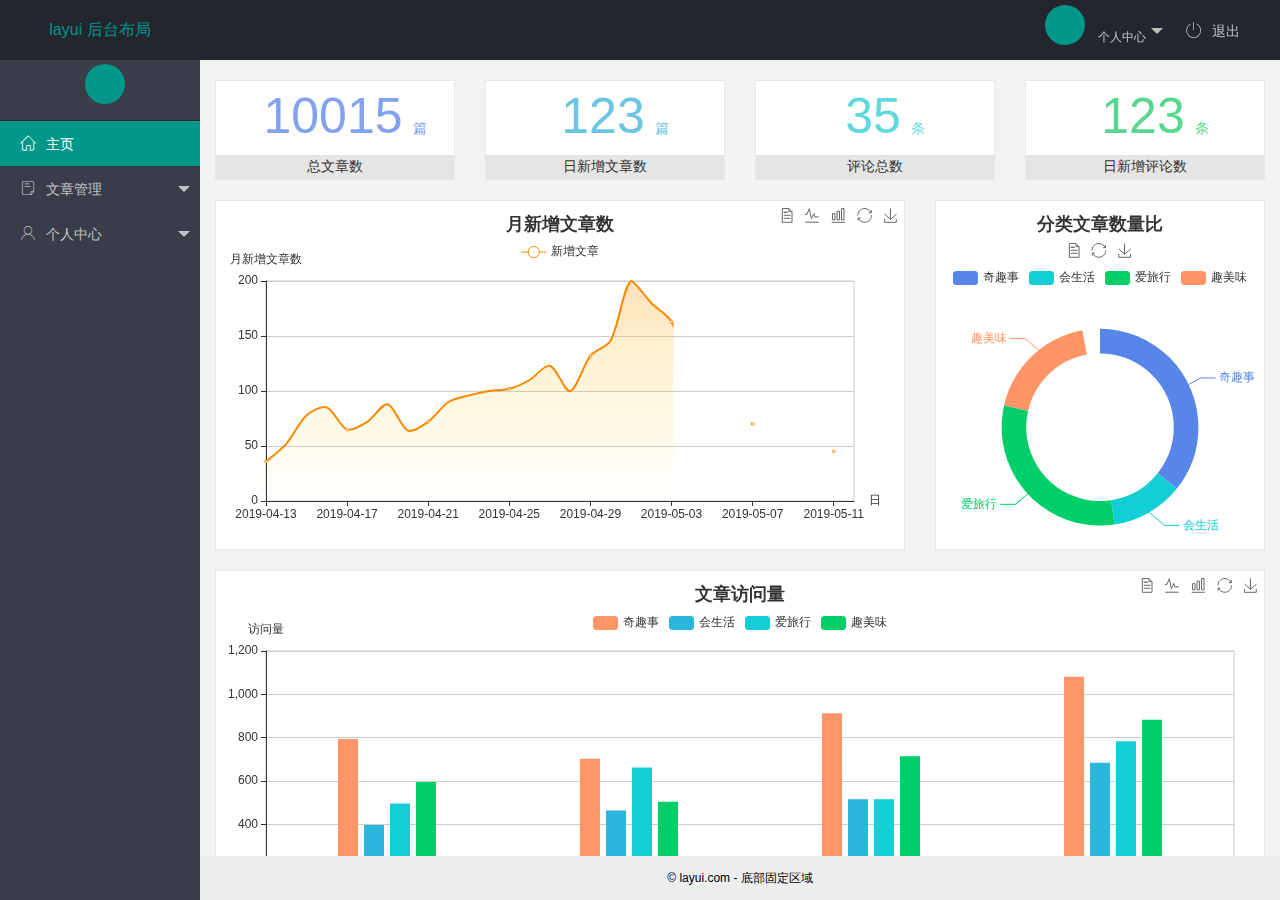
==== commit 6e4d22be: "完成index中的功能" ====
--- a/index.html
+++ b/index.html
@@ -20,7 +20,8 @@
             <ul class="layui-nav layui-layout-right">
                 <li class="layui-nav-item">
                     <a href="javascript:;" class="userinfo">
-                        <img src="http://t.cn/RCzsdCq" class="layui-nav-img"> 个人中心
+                        <img src="http://t.cn/RCzsdCq" class="layui-nav-img">
+                        <span class="text-avater"></span> 个人中心
                     </a>
                     <dl class="layui-nav-child">
                         <dd><a href="">基本资料</a></dd>
@@ -28,7 +29,7 @@
                         <dd><a href="">重置密码</a></dd>
                     </dl>
                 </li>
-                <li class="layui-nav-item"><a href=""><span class="iconfont icon-tuichu"></span>退出</a></li>
+                <li class="layui-nav-item"><a href="javascript:;" id="index-exit"><span class="iconfont icon-tuichu"></span>退出</a></li>
             </ul>
         </div>
 
@@ -36,8 +37,8 @@
             <div class="layui-side-scroll">
                 <div href="javascript:;" class="userinfo">
                     <img src="http://t.cn/RCzsdCq" class="layui-nav-img">
-                    <span class="text-avater">A</span>
-                    <span class="welcome">欢迎 ***</span>
+                    <span class="text-avater"></span>
+                    <span class="welcome"></span>
                 </div>
                 <!-- 左侧导航区域（可配合layui已有的垂直导航） -->
                 <ul class="layui-nav layui-nav-tree" lay-shrink="all">
--- a/assets/css/index.css
+++ b/assets/css/index.css
@@ -26,6 +26,7 @@
     line-height: 60px;
     text-align: center;
     font-size: 12px;
+    user-select: none;
 }
 
 .layui-side-scroll .userinfo {
@@ -40,7 +41,7 @@
     background-color: #009688;
     line-height: 40px;
     text-align: center;
-    font-size: 16px;
+    font-size: 20px;
     position: relative;
     top: 4px;
     margin-right: 10px;
@@ -49,4 +50,13 @@
 .layui-nav-img {
     height: 40px;
     width: 40px;
+    display: none;
+}
+
+.welcome {
+    font-size: 12px;
+}
+
+a {
+    transform: none!important;
 }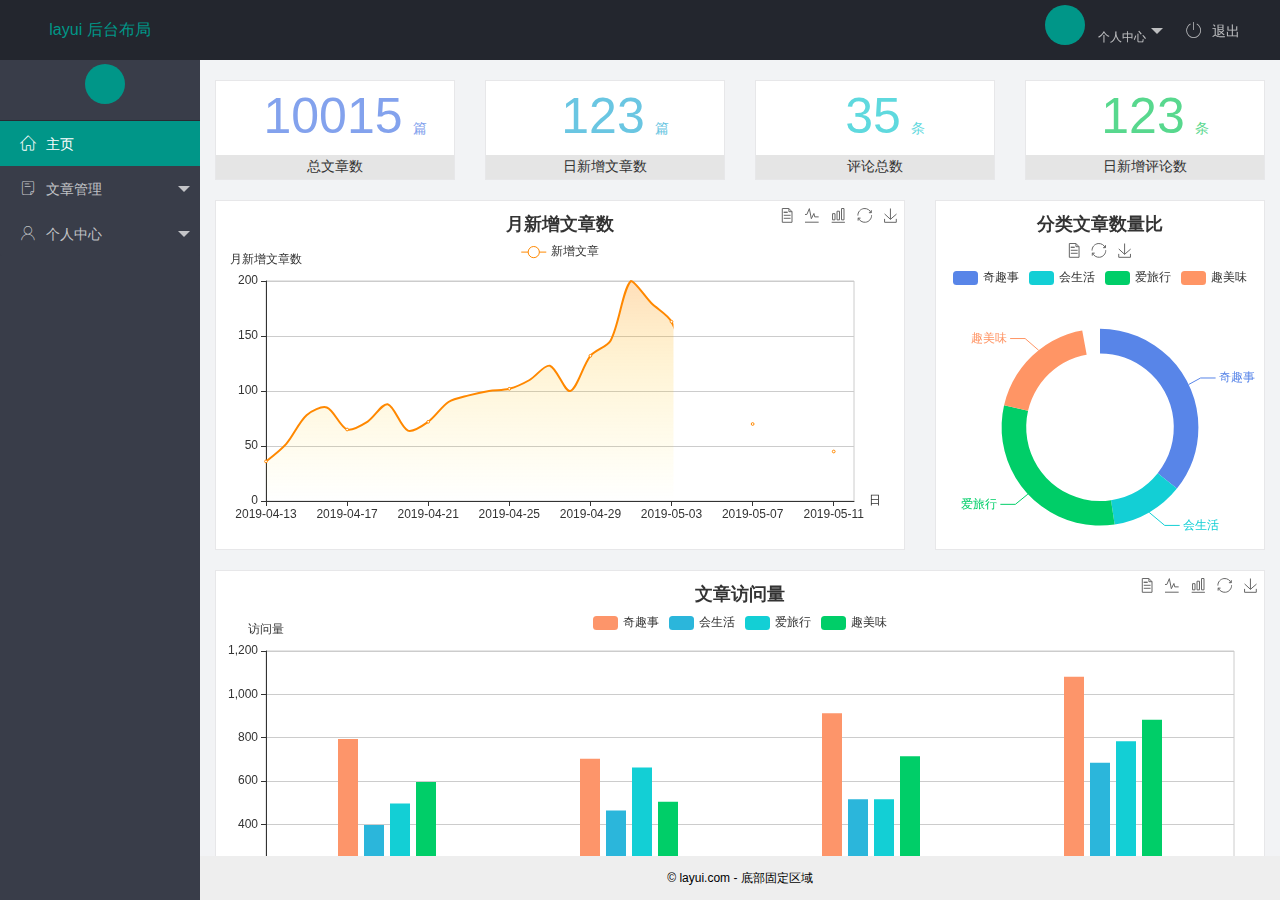
==== commit af58ba17: "完成用户功能的需求开发" ====
--- a/index.html
+++ b/index.html
@@ -24,9 +24,9 @@
                         <span class="text-avater"></span> 个人中心
                     </a>
                     <dl class="layui-nav-child">
-                        <dd><a href="">基本资料</a></dd>
-                        <dd><a href="">更换头像</a></dd>
-                        <dd><a href="">重置密码</a></dd>
+                        <dd><a href="./user/userInfo.html" target="fm">基本资料</a></dd>
+                        <dd><a href="./user/upd-avater.html" target="fm">更换头像</a></dd>
+                        <dd><a href="./user/pwd-reset.html" target="fm">重置密码</a></dd>
                     </dl>
                 </li>
                 <li class="layui-nav-item"><a href="javascript:;" id="index-exit"><span class="iconfont icon-tuichu"></span>退出</a></li>
@@ -54,9 +54,9 @@
                     <li class="layui-nav-item">
                         <a href="javascript:;"> <span class="iconfont icon-user"></span>个人中心</a>
                         <dl class="layui-nav-child">
-                            <dd><a href="javascript:;">基本资料</a></dd>
-                            <dd><a href="javascript:;">更换头像</a></dd>
-                            <dd><a href="javascript:;">重置密码</a></dd>
+                            <dd><a href="./user/userInfo.html" target="fm">基本资料</a></dd>
+                            <dd><a href="./user/upd-avater.html" target="fm">更换头像</a></dd>
+                            <dd><a href="./user/pwd-reset.html" target="fm">重置密码</a></dd>
                         </dl>
                     </li>
                 </ul>
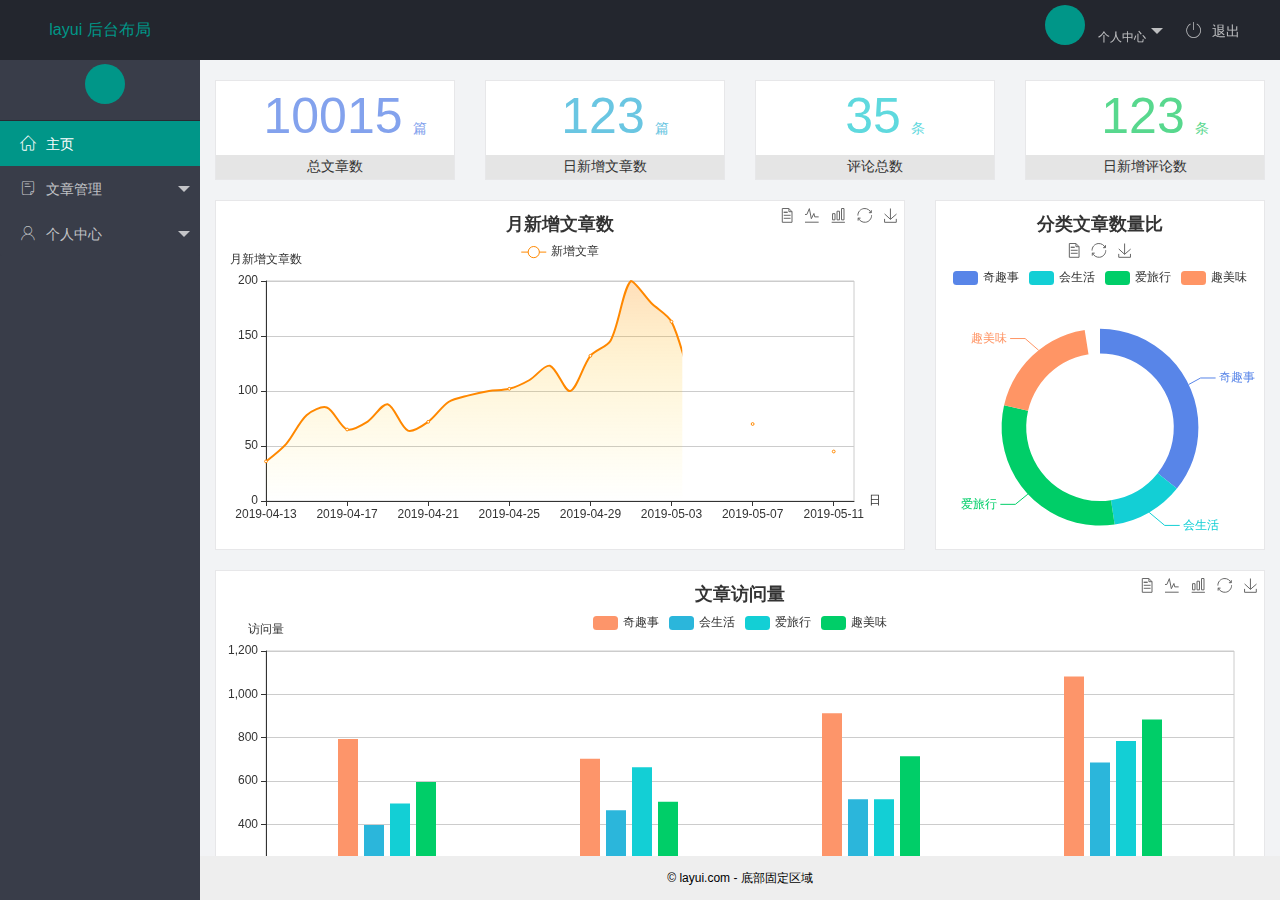
==== commit eea181be: "完成文章相关功能的开发" ====
--- a/index.html
+++ b/index.html
@@ -46,9 +46,9 @@
                     <li class="layui-nav-item">
                         <a class="" href="javascript:;"><span class="iconfont icon-16"></span>文章管理</a>
                         <dl class="layui-nav-child">
-                            <dd><a href="javascript:;">文章列表</a></dd>
-                            <dd><a href="javascript:;">文章类别</a></dd>
-                            <dd><a href="javascript:;">发布文章</a></dd>
+                            <dd id="article-list"><a href="./article/article-list.html" target="fm">文章列表</a></dd>
+                            <dd><a href="./article/article-cate.html" target="fm">文章类别</a></dd>
+                            <dd><a href="./article/article-publish.html" target="fm">发布文章</a></dd>
                         </dl>
                     </li>
                     <li class="layui-nav-item">
@@ -73,6 +73,7 @@
             © layui.com - 底部固定区域
         </div>
     </div>
+
     <script src="./assets/lib/layui/layui.all.js"></script>
     <script src="./assets/lib/jquery.js"></script>
     <script src="./assets/js/baseApi.js"></script>
